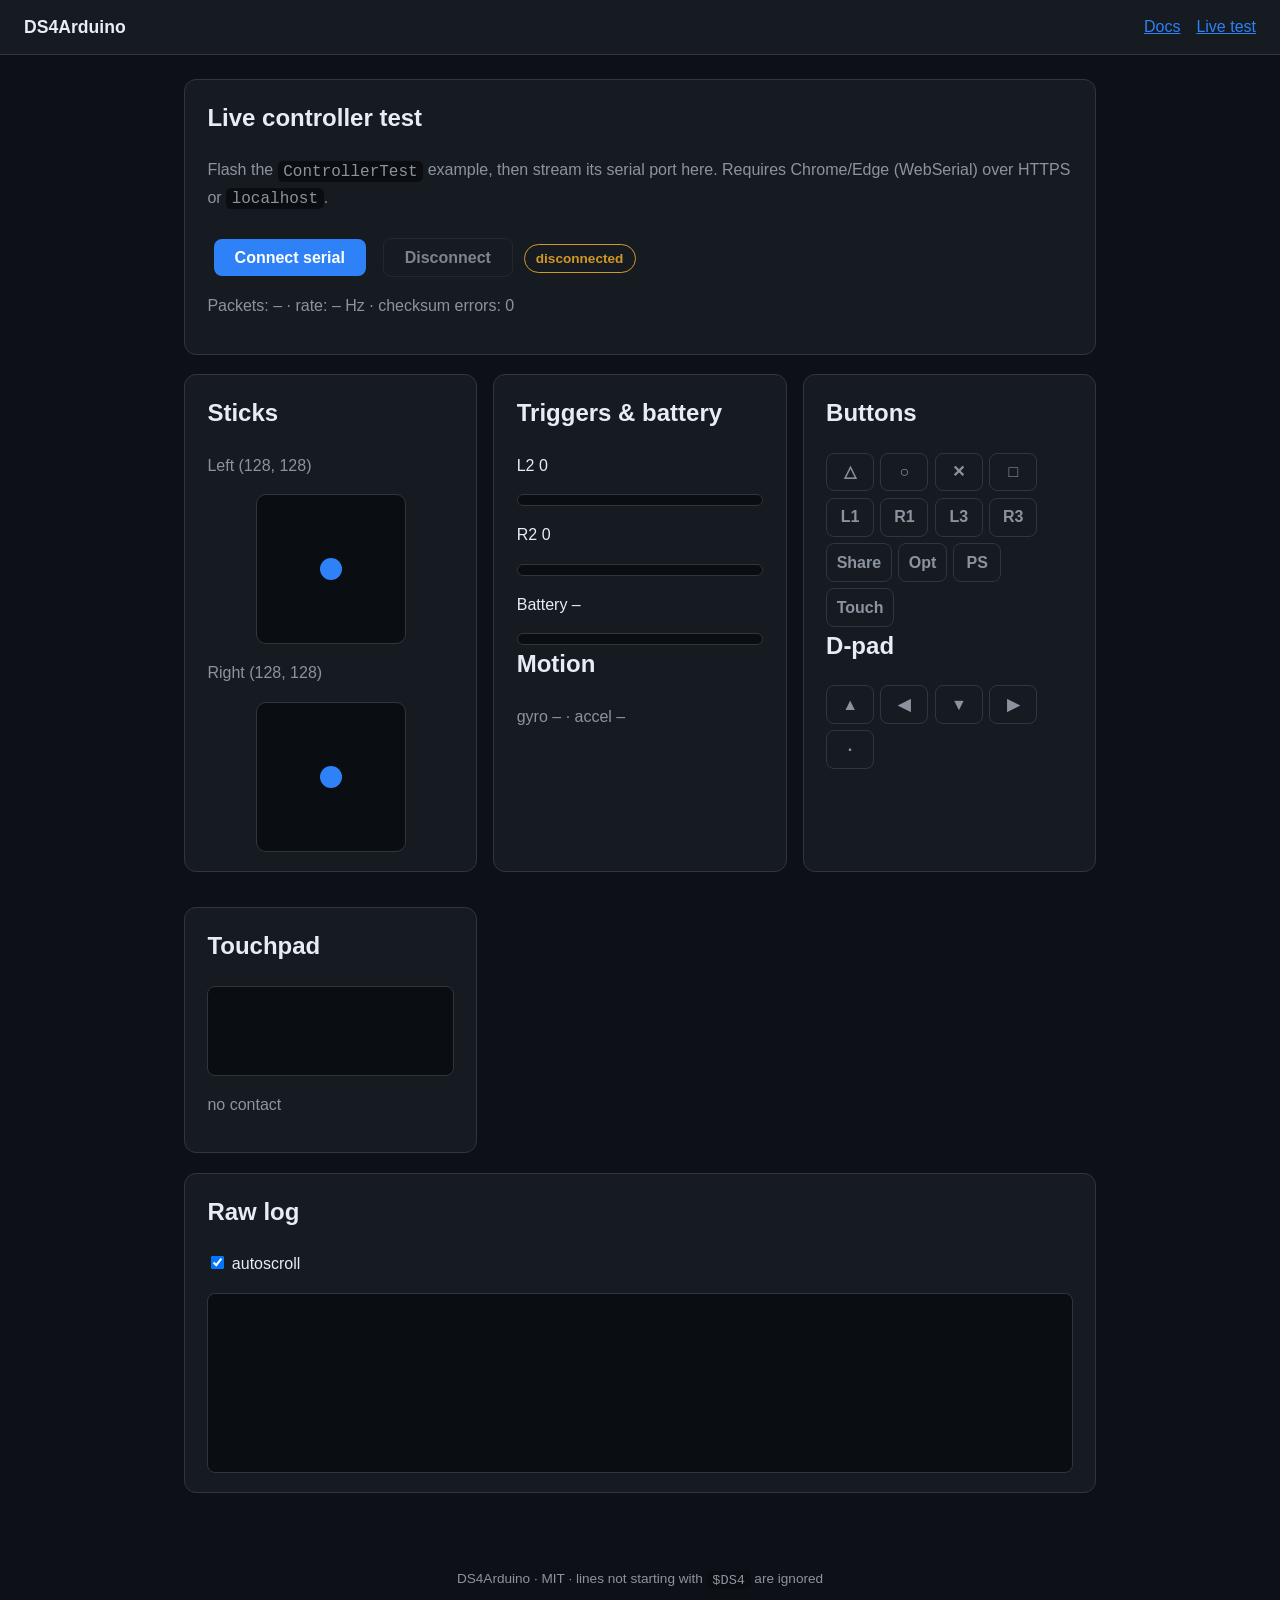
==== docs/live.html @ 6db24fc2 "first commit" ====
<!DOCTYPE html>
<html lang="en">
<head>
<meta charset="utf-8">
<meta name="viewport" content="width=device-width, initial-scale=1">
<title>DS4Arduino — live controller test</title>
<link rel="stylesheet" href="style.css">
</head>
<body>
<header class="nav"><strong>DS4Arduino</strong>
<nav><a href="index.html">Docs</a><a href="live.html">Live test</a></nav>
</header>
<main>
<section class="card">
<h2>Live controller test</h2>
<p class="muted">Flash the <code class="inline">ControllerTest</code> example, then stream its serial port here.
Requires Chrome/Edge (WebSerial) over HTTPS or <code class="inline">localhost</code>.</p>
<p>
<button class="btn" id="connectBtn">Connect serial</button>
<button class="btn secondary" id="disconnectBtn" disabled>Disconnect</button>
<span class="pill warn" id="status">disconnected</span>
<span class="muted" id="portInfo"></span>
</p>
<p class="muted">Packets: <span id="seq">–</span> · rate: <span id="hz">–</span> Hz · checksum errors: <span id="crcerr">0</span></p>
</section>

<div class="grid">
<section class="card">
<h2>Sticks</h2>
<p class="muted">Left (<span id="lxv">128</span>, <span id="lyv">128</span>)</p>
<div class="stickbox"><div class="stickdot" id="dotL"></div></div>
<p class="muted">Right (<span id="rxv">128</span>, <span id="ryv">128</span>)</p>
<div class="stickbox"><div class="stickdot" id="dotR"></div></div>
</section>

<section class="card">
<h2>Triggers &amp; battery</h2>
<p>L2 <span id="l2v">0</span></p><div class="bar"><div id="l2bar"></div></div>
<p>R2 <span id="r2v">0</span></p><div class="bar"><div id="r2bar"></div></div>
<p>Battery <span id="battxt">–</span> <span class="pill warn" id="chg" style="display:none">charging</span></p>
<div class="bar"><div id="battbar"></div></div>
<h2>Motion</h2>
<p class="muted" id="imu">gyro – · accel –</p>
</section>

<section class="card">
<h2>Buttons</h2>
<div class="btns">
<span class="padbtn" id="b-triangle">△</span>
<span class="padbtn" id="b-circle">○</span>
<span class="padbtn" id="b-cross">✕</span>
<span class="padbtn" id="b-square">□</span>
<span class="padbtn" id="b-l1">L1</span>
<span class="padbtn" id="b-r1">R1</span>
<span class="padbtn" id="b-l3">L3</span>
<span class="padbtn" id="b-r3">R3</span>
<span class="padbtn" id="b-share">Share</span>
<span class="padbtn" id="b-options">Opt</span>
<span class="padbtn" id="b-ps">PS</span>
<span class="padbtn" id="b-tp">Touch</span>
</div>
<h2>D-pad</h2>
<div class="btns">
<span class="padbtn" id="d-up">▲</span>
<span class="padbtn" id="d-left">◀</span>
<span class="padbtn" id="d-down">▼</span>
<span class="padbtn" id="d-right">▶</span>
<span class="padbtn" id="d-none">·</span>
</div>
</section>

<section class="card">
<h2>Touchpad</h2>
<div class="touchpad" id="touchpad">
<div class="touchdot" id="tdot0"></div>
<div class="touchdot" id="tdot1"></div>
</div>
<p class="muted" id="touchtxt">no contact</p>
</section>
</div>

<section class="card">
<h2>Raw log</h2>
<p><label><input type="checkbox" id="autoscroll" checked> autoscroll</label></p>
<div id="log"></div>
</section>
</main>
<footer>DS4Arduino · MIT · lines not starting with <code class="inline">$DS4</code> are ignored</footer>

<script>
const $ = id => document.getElementById(id);
let port = null, reader = null, keepReading = false;
let lastSeq = -1, lastT = 0, crcErr = 0;

function setBtn(id, on) { $(id).classList.toggle('on', !!on); }

function handleLine(line) {
  if (!line.startsWith('$DS4,')) return;
  const star = line.lastIndexOf('*');
  if (star < 0) return;
  const body = line.slice(1, star);
  const want = line.slice(star + 1).trim().toUpperCase();
  let cs = 0;
  for (const ch of body) cs ^= ch.charCodeAt(0);
  if (cs.toString(16).toUpperCase().padStart(2, '0') !== want) { crcErr++; $('crcerr').textContent = crcErr; return; }
  const comma = body.indexOf(',');
  if (comma < 0) return;
  const f = body.slice(comma + 1).split(',').map(Number);
  if (f.length !== 24 || f.some(isNaN)) return;
  const [seq, lx, ly, rx, ry, l2, r2, b0, b1, b2, batt, chg,
         gx, gy, gz, ax, ay, az, t0a, t0x, t0y, t1a, t1x, t1y] = f;
  // stats
  $('seq').textContent = seq;
  const now = performance.now();
  if (lastT) $('hz').textContent = (1000 / Math.max(1, now - lastT)).toFixed(1);
  lastT = now; lastSeq = seq;
  // sticks
  const pct = v => (v / 255 * 100).toFixed(1) + '%';
  $('dotL').style.left = pct(lx); $('dotL').style.top = pct(ly);
  $('dotR').style.left = pct(rx); $('dotR').style.top = pct(ry);
  $('lxv').textContent = lx; $('lyv').textContent = ly;
  $('rxv').textContent = rx; $('ryv').textContent = ry;
  // triggers + battery
  $('l2bar').style.width = (l2 / 255 * 100) + '%'; $('l2v').textContent = l2;
  $('r2bar').style.width = (r2 / 255 * 100) + '%'; $('r2v').textContent = r2;
  $('battbar').style.width = (batt / 10 * 100) + '%'; $('battxt').textContent = batt + ' / 10';
  $('chg').style.display = chg ? 'inline-block' : 'none';
  // buttons
  setBtn('b-square', b0 & 0x10); setBtn('b-cross', b0 & 0x20);
  setBtn('b-circle', b0 & 0x40); setBtn('b-triangle', b0 & 0x80);
  setBtn('b-l1', b1 & 0x01); setBtn('b-r1', b1 & 0x02);
  const l2b = b1 & 0x04, r2b = b1 & 0x08;
  setBtn('b-share', b1 & 0x10); setBtn('b-options', b1 & 0x20);
  setBtn('b-l3', b1 & 0x40); setBtn('b-r3', b1 & 0x80);
  setBtn('b-ps', b2 & 0x01); setBtn('b-tp', b2 & 0x02);
  const hat = b0 & 0x0F;
  setBtn('d-up', hat === 0 || hat === 1 || hat === 7);
  setBtn('d-right', hat >= 1 && hat <= 3);
  setBtn('d-down', hat >= 3 && hat <= 5);
  setBtn('d-left', hat >= 5 && hat <= 7);
  setBtn('d-none', hat === 8);
  if (l2b) $('l2bar').style.background = 'var(--green)';
  else $('l2bar').style.background = '';
  if (r2b) $('r2bar').style.background = 'var(--green)';
  else $('r2bar').style.background = '';
  // motion
  $('imu').textContent = `gyro ${gx}, ${gy}, ${gz} · accel ${ax}, ${ay}, ${az}`;
  // touch
  const show = (dot, a, x, y, xmax, ymax) => {
    if (!a) { dot.style.display = 'none'; return; }
    dot.style.display = 'block';
    dot.style.left = (x / xmax * 100) + '%';
    dot.style.top = (y / ymax * 100) + '%';
  };
  show($('tdot0'), t0a, t0x, t0y, 1920, 942);
  show($('tdot1'), t1a, t1x, t1y, 1920, 942);
  $('touchtxt').textContent = (t0a || t1a)
    ? `t0 ${t0a ? `(${t0x}, ${t0y})` : '–'} · t1 ${t1a ? `(${t1x}, ${t1y})` : '–'}`
    : 'no contact';
}

function logLine(line) {
  const log = $('log');
  const div = document.createElement('div');
  div.textContent = line;
  log.appendChild(div);
  while (log.children.length > 40) log.removeChild(log.firstChild);
  if ($('autoscroll').checked) log.scrollTop = log.scrollHeight;
}

async function readLoop() {
  let buf = '';
  const dec = new TextDecoderStream();
  const readable = port.readable.pipeThrough(dec);
  reader = readable.getReader();
  try {
    while (keepReading) {
      const { value, done } = await reader.read();
      if (done) break;
      buf += value;
      let i;
      while ((i = buf.indexOf('\n')) >= 0) {
        const line = buf.slice(0, i).trim();
        buf = buf.slice(i + 1);
        if (!line) continue;
        handleLine(line);
        if (!line.startsWith('$DS4,') || Math.random() < 0.02) logLine(line);
      }
    }
  } catch (e) {
    logLine('# read error: ' + e);
  } finally {
    try { reader.releaseLock(); } catch (e) {}
  }
}

$('connectBtn').addEventListener('click', async () => {
  if (!('serial' in navigator)) {
    $('status').textContent = 'WebSerial unsupported — use Chrome/Edge';
    $('status').className = 'pill bad';
    return;
  }
  try {
    port = await navigator.serial.requestPort();
    await port.open({ baudRate: 115200 });
    keepReading = true;
    readLoop();
    $('status').textContent = 'connected';
    $('status').className = 'pill ok';
    $('connectBtn').disabled = true;
    $('disconnectBtn').disabled = false;
  } catch (e) {
    $('status').textContent = 'connect failed';
    $('status').className = 'pill bad';
  }
});

$('disconnectBtn').addEventListener('click', async () => {
  keepReading = false;
  try { await reader.cancel(); } catch (e) {}
  try { await port.close(); } catch (e) {}
  port = null;
  $('status').textContent = 'disconnected';
  $('status').className = 'pill warn';
  $('connectBtn').disabled = false;
  $('disconnectBtn').disabled = true;
});
</script>
</body>
</html>
---- docs/style.css ----
:root {
  --bg: #0d1117;
  --panel: #161b22;
  --border: #30363d;
  --text: #e6edf3;
  --muted: #8b949e;
  --accent: #2f81f7;
  --green: #3fb950;
  --red: #f85149;
  --amber: #d29922;
}
* { box-sizing: border-box; }
body {
  margin: 0;
  background: var(--bg);
  color: var(--text);
  font-family: -apple-system, BlinkMacSystemFont, "Segoe UI", Helvetica, Arial, sans-serif;
  line-height: 1.6;
}
a { color: var(--accent); }
header.nav {
  display: flex;
  gap: 1.2rem;
  align-items: center;
  padding: 0.8rem 1.5rem;
  background: var(--panel);
  border-bottom: 1px solid var(--border);
  position: sticky;
  top: 0;
  z-index: 10;
}
header.nav strong { font-size: 1.1rem; }
header.nav nav { display: flex; gap: 1rem; margin-left: auto; }
main { max-width: 960px; margin: 0 auto; padding: 1.5rem; }
.hero {
  padding: 2.5rem 1rem;
  text-align: center;
  border: 1px solid var(--border);
  border-radius: 12px;
  background: linear-gradient(180deg, #13233a, var(--panel));
  margin-bottom: 1.5rem;
}
.hero h1 { margin: 0 0 0.4rem; font-size: 2.2rem; }
.hero p { color: var(--muted); margin: 0.3rem 0; }
.btn {
  display: inline-block;
  margin: 0.6rem 0.4rem 0;
  padding: 0.6rem 1.3rem;
  border-radius: 8px;
  background: var(--accent);
  color: #fff;
  text-decoration: none;
  font-weight: 600;
  border: none;
  cursor: pointer;
  font-size: 1rem;
}
.btn.secondary { background: transparent; border: 1px solid var(--border); color: var(--text); }
.btn:disabled { opacity: 0.5; cursor: default; }
section.card {
  background: var(--panel);
  border: 1px solid var(--border);
  border-radius: 12px;
  padding: 1.2rem 1.4rem;
  margin-bottom: 1.2rem;
}
h2 { margin-top: 0; }
code, pre { font-family: ui-monospace, SFMono-Regular, Menlo, Consolas, monospace; }
pre {
  background: #0a0d12;
  border: 1px solid var(--border);
  border-radius: 8px;
  padding: 0.9rem;
  overflow-x: auto;
  font-size: 0.85rem;
}
code.inline { background: #0a0d12; padding: 0.1rem 0.35rem; border-radius: 5px; }
table { border-collapse: collapse; width: 100%; font-size: 0.9rem; }
th, td { border: 1px solid var(--border); padding: 0.4rem 0.6rem; text-align: left; }
th { background: #0a0d12; }
.pill {
  display: inline-block;
  padding: 0.15rem 0.7rem;
  border-radius: 999px;
  font-size: 0.85rem;
  font-weight: 600;
  border: 1px solid var(--border);
}
.pill.ok { color: var(--green); border-color: var(--green); }
.pill.warn { color: var(--amber); border-color: var(--amber); }
.pill.bad { color: var(--red); border-color: var(--red); }
.muted { color: var(--muted); }
/* live tester layout */
.grid { display: grid; grid-template-columns: repeat(auto-fit, minmax(220px, 1fr)); gap: 1rem; }
.stickbox {
  position: relative;
  width: 150px; height: 150px;
  border: 1px solid var(--border);
  border-radius: 10px;
  background: #0a0d12;
  margin: 0 auto;
}
.stickdot {
  position: absolute;
  width: 22px; height: 22px;
  border-radius: 50%;
  background: var(--accent);
  transform: translate(-50%, -50%);
  left: 50%; top: 50%;
}
.bar { height: 12px; background: #0a0d12; border: 1px solid var(--border); border-radius: 6px; overflow: hidden; }
.bar > div { height: 100%; width: 0%; background: var(--accent); }
.btns { display: flex; flex-wrap: wrap; gap: 0.4rem; }
.padbtn {
  min-width: 3rem;
  text-align: center;
  padding: 0.35rem 0.6rem;
  border: 1px solid var(--border);
  border-radius: 8px;
  color: var(--muted);
  font-weight: 600;
  user-select: none;
}
.padbtn.on { background: var(--accent); color: #fff; border-color: var(--accent); }
#log {
  height: 180px;
  overflow-y: auto;
  background: #0a0d12;
  border: 1px solid var(--border);
  border-radius: 8px;
  padding: 0.6rem;
  font-size: 0.75rem;
  white-space: pre-wrap;
}
.touchpad {
  position: relative;
  height: 90px;
  border: 1px solid var(--border);
  border-radius: 8px;
  background: #0a0d12;
  overflow: hidden;
}
.touchdot { position: absolute; width: 14px; height: 14px; border-radius: 50%; background: var(--green); transform: translate(-50%, -50%); display: none; }
footer { text-align: center; color: var(--muted); padding: 2rem 1rem; font-size: 0.85rem; }
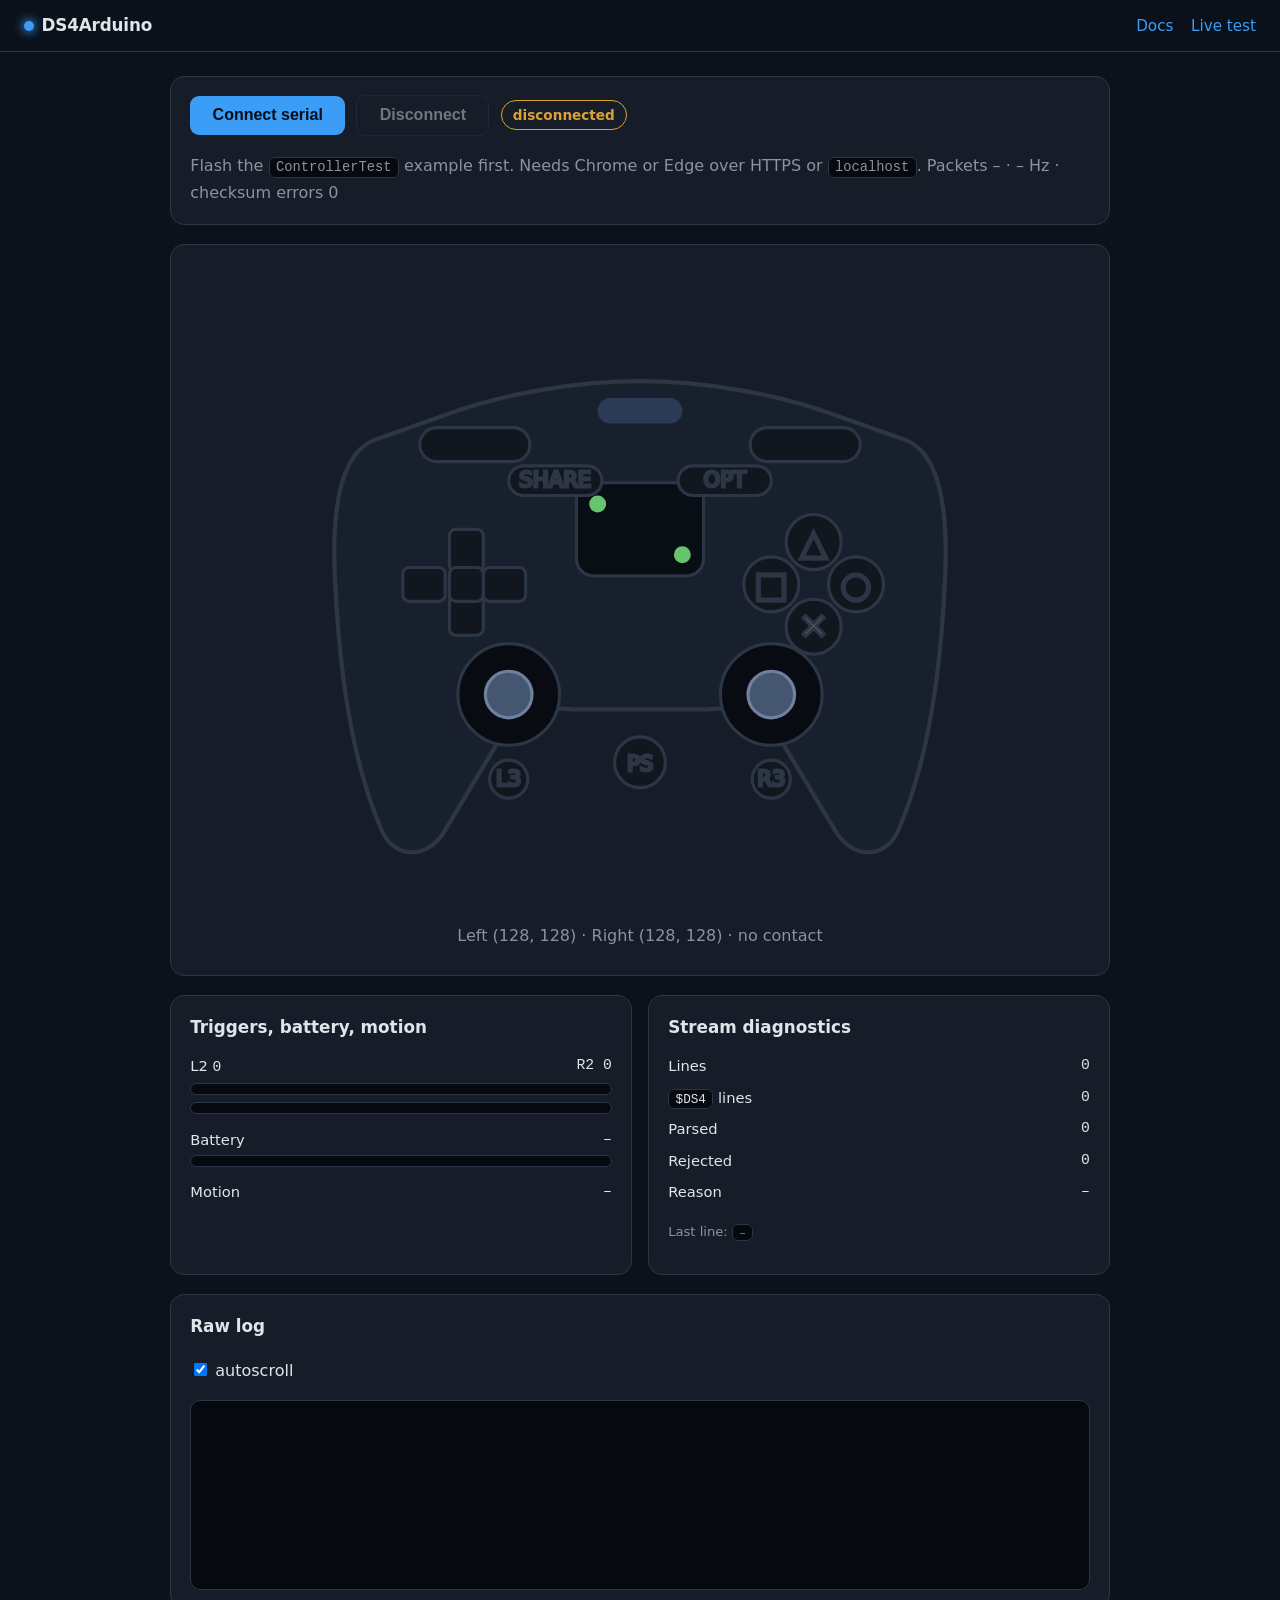
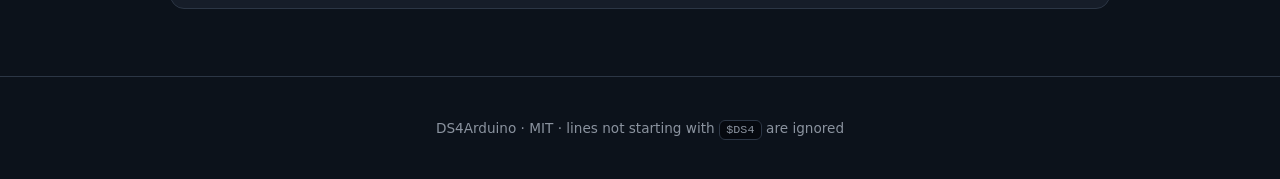
==== commit a8d31e1d: "docs updated" ====
--- a/docs/live.html
+++ b/docs/live.html
@@ -3,83 +3,86 @@
 <head>
 <meta charset="utf-8">
 <meta name="viewport" content="width=device-width, initial-scale=1">
-<title>DS4Arduino — live controller test</title>
+<title>DS4Arduino, live controller test</title>
 <link rel="stylesheet" href="style.css">
 </head>
 <body>
-<header class="nav"><strong>DS4Arduino</strong>
+<header class="nav"><span><span class="mark"></span><strong>DS4Arduino</strong></span>
 <nav><a href="index.html">Docs</a><a href="live.html">Live test</a></nav>
 </header>
 <main>
-<section class="card">
-<h2>Live controller test</h2>
-<p class="muted">Flash the <code class="inline">ControllerTest</code> example, then stream its serial port here.
-Requires Chrome/Edge (WebSerial) over HTTPS or <code class="inline">localhost</code>.</p>
-<p>
+<section class="panel">
+<div class="toolbar">
 <button class="btn" id="connectBtn">Connect serial</button>
 <button class="btn secondary" id="disconnectBtn" disabled>Disconnect</button>
 <span class="pill warn" id="status">disconnected</span>
 <span class="muted" id="portInfo"></span>
+</div>
+<p class="muted" style="margin-bottom:0">Flash the <code class="inline">ControllerTest</code> example first. Needs Chrome or Edge over HTTPS or <code class="inline">localhost</code>. Packets <span id="seq">–</span> · <span id="hz">–</span> Hz · checksum errors <span id="crcerr">0</span></p>
+</section>
+
+<section class="stage" aria-label="Controller state">
+<svg id="padSvg" viewBox="0 0 340 300" role="img" aria-label="DualShock 4 with live inputs">
+<g id="padTilt">
+<path class="padbody" d="M170,52 C200,52 235,58 262,68 L296,80 C310,86 316,108 314,146 C312,190 306,232 292,264 C286,278 270,278 262,264 L238,224 C230,211 216,205 202,207 L138,207 C124,205 110,211 102,224 L78,264 C70,278 54,278 48,264 C34,232 28,190 26,146 C24,108 30,86 44,80 L78,68 C105,58 140,52 170,52 Z"/>
+<rect id="lightbar" x="150" y="60" width="40" height="12" rx="6"/>
+<rect id="b-l1" class="shoulder" x="66" y="74" width="52" height="16" rx="8"><title>L1</title></rect>
+<rect id="b-r1" class="shoulder" x="222" y="74" width="52" height="16" rx="8"><title>R1</title></rect>
+<rect id="b-tp" class="padtouch" x="140" y="100" width="60" height="44" rx="8"><title>Touchpad click</title></rect>
+<circle id="tdot0" class="tdot" cx="150" cy="110" r="4"/>
+<circle id="tdot1" class="tdot" cx="190" cy="134" r="4"/>
+<g id="b-share" class="sysbtn"><title>Share</title><rect x="108" y="92" width="44" height="14" rx="7"/><text x="130" y="102">SHARE</text></g>
+<g id="b-options" class="sysbtn"><title>Options</title><rect x="188" y="92" width="44" height="14" rx="7"/><text x="210" y="102">OPT</text></g>
+<g id="d-up" class="dbtn"><title>D-pad up</title><rect x="80" y="122" width="16" height="20" rx="3"/></g>
+<g id="d-down" class="dbtn"><title>D-pad down</title><rect x="80" y="152" width="16" height="20" rx="3"/></g>
+<g id="d-left" class="dbtn"><title>D-pad left</title><rect x="58" y="140" width="20" height="16" rx="3"/></g>
+<g id="d-right" class="dbtn"><title>D-pad right</title><rect x="96" y="140" width="20" height="16" rx="3"/></g>
+<g id="d-none" class="dbtn"><title>D-pad released</title><rect x="80" y="140" width="16" height="16" rx="3"/></g>
+<circle class="padwell" cx="108" cy="200" r="24"/>
+<circle class="padwell" cx="232" cy="200" r="24"/>
+<circle id="dotL" class="padthumb" cx="108" cy="200" r="11"/>
+<circle id="dotR" class="padthumb" cx="232" cy="200" r="11"/>
+<g id="b-l3" class="sysbtn"><title>L3</title><circle cx="108" cy="240" r="9"/><text x="108" y="243">L3</text></g>
+<g id="b-r3" class="sysbtn"><title>R3</title><circle cx="232" cy="240" r="9"/><text x="232" y="243">R3</text></g>
+<g id="b-triangle" class="face"><title>Triangle</title><circle cx="252" cy="128" r="13"/><text x="252" y="134">△</text></g>
+<g id="b-circle" class="face"><title>Circle</title><circle cx="272" cy="148" r="13"/><text x="272" y="154">○</text></g>
+<g id="b-cross" class="face"><title>Cross</title><circle cx="252" cy="168" r="13"/><text x="252" y="174">✕</text></g>
+<g id="b-square" class="face"><title>Square</title><circle cx="232" cy="148" r="13"/><text x="232" y="154">□</text></g>
+<g id="b-ps" class="sysbtn"><title>PS</title><circle cx="170" cy="232" r="12"/><text x="170" y="236">PS</text></g>
+</g>
+</svg>
+<p class="muted" style="text-align:center;margin-bottom:0">
+Left (<span id="lxv">128</span>, <span id="lyv">128</span>) ·
+Right (<span id="rxv">128</span>, <span id="ryv">128</span>) ·
+<span id="touchtxt">no contact</span>
 </p>
-<p class="muted">Packets: <span id="seq">–</span> · rate: <span id="hz">–</span> Hz · checksum errors: <span id="crcerr">0</span></p>
-</section>
-
-<div class="grid">
-<section class="card">
-<h2>Sticks</h2>
-<p class="muted">Left (<span id="lxv">128</span>, <span id="lyv">128</span>)</p>
-<div class="stickbox"><div class="stickdot" id="dotL"></div></div>
-<p class="muted">Right (<span id="rxv">128</span>, <span id="ryv">128</span>)</p>
-<div class="stickbox"><div class="stickdot" id="dotR"></div></div>
-</section>
-
-<section class="card">
-<h2>Triggers &amp; battery</h2>
-<p>L2 <span id="l2v">0</span></p><div class="bar"><div id="l2bar"></div></div>
-<p>R2 <span id="r2v">0</span></p><div class="bar"><div id="r2bar"></div></div>
-<p>Battery <span id="battxt">–</span> <span class="pill warn" id="chg" style="display:none">charging</span></p>
+</section>
+
+<div class="grid2">
+<section class="panel">
+<h2>Triggers, battery, motion</h2>
+<div class="kv"><span>L2 <span id="l2v">0</span></span><span>R2 <span id="r2v">0</span></span></div>
+<div class="bar" style="margin-bottom:.4rem"><div id="l2bar"></div></div>
+<div class="bar"><div id="r2bar"></div></div>
+<div class="kv" style="margin-top:.6rem"><span>Battery</span><span id="battxt">–</span></div>
 <div class="bar"><div id="battbar"></div></div>
-<h2>Motion</h2>
-<p class="muted" id="imu">gyro – · accel –</p>
-</section>
-
-<section class="card">
-<h2>Buttons</h2>
-<div class="btns">
-<span class="padbtn" id="b-triangle">△</span>
-<span class="padbtn" id="b-circle">○</span>
-<span class="padbtn" id="b-cross">✕</span>
-<span class="padbtn" id="b-square">□</span>
-<span class="padbtn" id="b-l1">L1</span>
-<span class="padbtn" id="b-r1">R1</span>
-<span class="padbtn" id="b-l3">L3</span>
-<span class="padbtn" id="b-r3">R3</span>
-<span class="padbtn" id="b-share">Share</span>
-<span class="padbtn" id="b-options">Opt</span>
-<span class="padbtn" id="b-ps">PS</span>
-<span class="padbtn" id="b-tp">Touch</span>
+<p class="muted" style="margin:.4rem 0 0"><span class="pill warn" id="chg" style="display:none">charging</span></p>
+<div class="kv" style="margin-top:.6rem"><span>Motion</span><span id="imu">–</span></div>
+</section>
+
+<section class="panel">
+<h2>Stream diagnostics</h2>
+<div class="kv"><span>Lines</span><span id="stTotal">0</span></div>
+<div class="kv"><span><code class="inline">$DS4</code> lines</span><span id="stDs4">0</span></div>
+<div class="kv"><span>Parsed</span><span id="stOk">0</span></div>
+<div class="kv"><span>Rejected</span><span id="stBad">0</span></div>
+<div class="kv"><span>Reason</span><span id="rejReason">–</span></div>
+<p class="muted" style="font-size:.82rem">Last line: <code class="inline" id="lastDs4">–</code></p>
+<p class="pill warn" id="noDs4hint" style="display:none">No $DS4 lines yet, flash the <strong>ControllerTest</strong> example (BasicConnect does not emit them).</p>
+</section>
 </div>
-<h2>D-pad</h2>
-<div class="btns">
-<span class="padbtn" id="d-up">▲</span>
-<span class="padbtn" id="d-left">◀</span>
-<span class="padbtn" id="d-down">▼</span>
-<span class="padbtn" id="d-right">▶</span>
-<span class="padbtn" id="d-none">·</span>
-</div>
-</section>
-
-<section class="card">
-<h2>Touchpad</h2>
-<div class="touchpad" id="touchpad">
-<div class="touchdot" id="tdot0"></div>
-<div class="touchdot" id="tdot1"></div>
-</div>
-<p class="muted" id="touchtxt">no contact</p>
-</section>
-</div>
-
-<section class="card">
+
+<section class="panel">
 <h2>Raw log</h2>
 <p><label><input type="checkbox" id="autoscroll" checked> autoscroll</label></p>
 <div id="log"></div>
@@ -91,22 +94,42 @@
 const $ = id => document.getElementById(id);
 let port = null, reader = null, keepReading = false;
 let lastSeq = -1, lastT = 0, crcErr = 0;
+let stTotal = 0, stDs4 = 0, stOk = 0, stBad = 0;
+const REDUCED = window.matchMedia && window.matchMedia('(prefers-reduced-motion: reduce)').matches;
 
 function setBtn(id, on) { $(id).classList.toggle('on', !!on); }
+
+function reject(reason, line) {
+  stBad++;
+  $('stBad').textContent = stBad;
+  $('rejReason').textContent = reason;
+  if (line !== undefined) {
+    $('lastDs4').textContent = line.length > 120 ? line.slice(0, 120) + '…' : line;
+  }
+}
 
 function handleLine(line) {
   if (!line.startsWith('$DS4,')) return;
+  stDs4++;
+  $('stDs4').textContent = stDs4;
+  $('noDs4hint').style.display = 'none';
+  $('lastDs4').textContent = line.length > 120 ? line.slice(0, 120) + '…' : line;
   const star = line.lastIndexOf('*');
-  if (star < 0) return;
+  if (star < 0) { reject('no *checksum* marker'); return; }
   const body = line.slice(1, star);
   const want = line.slice(star + 1).trim().toUpperCase();
+  if (!/^[0-9A-F]{2}$/.test(want)) { reject('bad checksum text: ' + want); return; }
   let cs = 0;
   for (const ch of body) cs ^= ch.charCodeAt(0);
-  if (cs.toString(16).toUpperCase().padStart(2, '0') !== want) { crcErr++; $('crcerr').textContent = crcErr; return; }
+  if (cs.toString(16).toUpperCase().padStart(2, '0') !== want) { crcErr++; $('crcerr').textContent = crcErr; reject('checksum mismatch'); return; }
   const comma = body.indexOf(',');
-  if (comma < 0) return;
-  const f = body.slice(comma + 1).split(',').map(Number);
-  if (f.length !== 24 || f.some(isNaN)) return;
+  if (comma < 0) { reject('no fields'); return; }
+  const parts = body.slice(comma + 1).split(',');
+  if (parts.length !== 24) { reject('field count ' + parts.length + ' (need 24, reflash latest ControllerTest)'); return; }
+  const f = parts.map(Number);
+  if (f.some(isNaN)) { reject('non-numeric field'); return; }
+  stOk++;
+  $('stOk').textContent = stOk;
   const [seq, lx, ly, rx, ry, l2, r2, b0, b1, b2, batt, chg,
          gx, gy, gz, ax, ay, az, t0a, t0x, t0y, t1a, t1x, t1y] = f;
   // stats
@@ -114,12 +137,21 @@
   const now = performance.now();
   if (lastT) $('hz').textContent = (1000 / Math.max(1, now - lastT)).toFixed(1);
   lastT = now; lastSeq = seq;
-  // sticks
-  const pct = v => (v / 255 * 100).toFixed(1) + '%';
-  $('dotL').style.left = pct(lx); $('dotL').style.top = pct(ly);
-  $('dotR').style.left = pct(rx); $('dotR').style.top = pct(ry);
+  $('lightbar').classList.add('on');
+  // sticks move the SVG thumbs (well centres 108/232,200; travel 13)
+  const CX = [108, 232], CY = 200, TR = 13;
+  $('dotL').setAttribute('cx', (CX[0] + (lx - 128) / 127 * TR).toFixed(1));
+  $('dotL').setAttribute('cy', (CY + (ly - 128) / 127 * TR).toFixed(1));
+  $('dotR').setAttribute('cx', (CX[1] + (rx - 128) / 127 * TR).toFixed(1));
+  $('dotR').setAttribute('cy', (CY + (ry - 128) / 127 * TR).toFixed(1));
   $('lxv').textContent = lx; $('lyv').textContent = ly;
   $('rxv').textContent = rx; $('ryv').textContent = ry;
+  // subtle gyro tilt of the whole pad
+  if (!REDUCED) {
+    const rot = Math.max(-6, Math.min(6, gz / 1500));
+    const tx = Math.max(-8, Math.min(8, ax / 2500));
+    $('padTilt').setAttribute('transform', `rotate(${rot.toFixed(2)} 170 175) translate(${tx.toFixed(1)} 0)`);
+  }
   // triggers + battery
   $('l2bar').style.width = (l2 / 255 * 100) + '%'; $('l2v').textContent = l2;
   $('r2bar').style.width = (r2 / 255 * 100) + '%'; $('r2v').textContent = r2;
@@ -145,15 +177,16 @@
   else $('r2bar').style.background = '';
   // motion
   $('imu').textContent = `gyro ${gx}, ${gy}, ${gz} · accel ${ax}, ${ay}, ${az}`;
-  // touch
-  const show = (dot, a, x, y, xmax, ymax) => {
+  // touch fingers live on the SVG touchpad (rect 140,100 60x44)
+  const show = (id, a, x, y) => {
+    const dot = $(id);
     if (!a) { dot.style.display = 'none'; return; }
     dot.style.display = 'block';
-    dot.style.left = (x / xmax * 100) + '%';
-    dot.style.top = (y / ymax * 100) + '%';
+    dot.setAttribute('cx', (140 + x / 1920 * 60).toFixed(1));
+    dot.setAttribute('cy', (100 + y / 942 * 44).toFixed(1));
   };
-  show($('tdot0'), t0a, t0x, t0y, 1920, 942);
-  show($('tdot1'), t1a, t1x, t1y, 1920, 942);
+  show('tdot0', t0a, t0x, t0y);
+  show('tdot1', t1a, t1x, t1y);
   $('touchtxt').textContent = (t0a || t1a)
     ? `t0 ${t0a ? `(${t0x}, ${t0y})` : '–'} · t1 ${t1a ? `(${t1x}, ${t1y})` : '–'}`
     : 'no contact';
@@ -183,6 +216,8 @@
         const line = buf.slice(0, i).trim();
         buf = buf.slice(i + 1);
         if (!line) continue;
+        stTotal++;
+        $('stTotal').textContent = stTotal;
         handleLine(line);
         if (!line.startsWith('$DS4,') || Math.random() < 0.02) logLine(line);
       }
@@ -196,7 +231,7 @@
 
 $('connectBtn').addEventListener('click', async () => {
   if (!('serial' in navigator)) {
-    $('status').textContent = 'WebSerial unsupported — use Chrome/Edge';
+    $('status').textContent = 'WebSerial unsupported, use Chrome/Edge';
     $('status').className = 'pill bad';
     return;
   }
@@ -204,6 +239,13 @@
     port = await navigator.serial.requestPort();
     await port.open({ baudRate: 115200 });
     keepReading = true;
+    stTotal = stDs4 = stOk = stBad = 0; crcErr = 0; lastT = 0;
+    $('stTotal').textContent = '0'; $('stDs4').textContent = '0';
+    $('stOk').textContent = '0'; $('stBad').textContent = '0';
+    $('crcerr').textContent = '0'; $('rejReason').textContent = '–';
+    $('lastDs4').textContent = '–';
+    $('noDs4hint').style.display = 'none';
+    setTimeout(() => { if (keepReading && stDs4 === 0) $('noDs4hint').style.display = 'inline-block'; }, 6000);
     readLoop();
     $('status').textContent = 'connected';
     $('status').className = 'pill ok';
@@ -220,6 +262,7 @@
   try { await reader.cancel(); } catch (e) {}
   try { await port.close(); } catch (e) {}
   port = null;
+  $('lightbar').classList.remove('on');
   $('status').textContent = 'disconnected';
   $('status').className = 'pill warn';
   $('connectBtn').disabled = false;
--- a/docs/style.css
+++ b/docs/style.css
@@ -1,83 +1,173 @@
+/* DS4Arduino docs theme. Dark workbench surface, light-bar blue identity,
+   PlayStation face colors reserved for pressed states on the tester. */
 :root {
-  --bg: #0d1117;
-  --panel: #161b22;
-  --border: #30363d;
-  --text: #e6edf3;
-  --muted: #8b949e;
-  --accent: #2f81f7;
-  --green: #3fb950;
-  --red: #f85149;
-  --amber: #d29922;
+  --bg: oklch(0.18 0.02 260);
+  --panel: oklch(0.23 0.025 260);
+  --panel-2: oklch(0.26 0.03 260);
+  --border: oklch(0.33 0.03 260);
+  --text: oklch(0.92 0.008 260);
+  --muted: oklch(0.66 0.02 260);
+  --accent: oklch(0.68 0.16 250);
+  --accent-soft: oklch(0.68 0.16 250 / 0.14);
+  --green: oklch(0.74 0.15 145);
+  --red: oklch(0.64 0.19 15);
+  --pink: oklch(0.7 0.16 340);
+  --amber: oklch(0.75 0.14 80);
+  --sans: -apple-system, BlinkMacSystemFont, "Segoe UI", system-ui, sans-serif;
+  --mono: ui-monospace, SFMono-Regular, Menlo, Consolas, monospace;
 }
 * { box-sizing: border-box; }
+html { scroll-behavior: smooth; }
 body {
   margin: 0;
   background: var(--bg);
   color: var(--text);
-  font-family: -apple-system, BlinkMacSystemFont, "Segoe UI", Helvetica, Arial, sans-serif;
-  line-height: 1.6;
+  font-family: var(--sans);
+  line-height: 1.7;
 }
 a { color: var(--accent); }
+::selection { background: oklch(0.68 0.16 250 / 0.35); }
+
+/* ---------- nav ---------- */
 header.nav {
   display: flex;
   gap: 1.2rem;
-  align-items: center;
-  padding: 0.8rem 1.5rem;
-  background: var(--panel);
+  align-items: baseline;
+  padding: 0.7rem 1.5rem;
+  background: oklch(0.18 0.02 260 / 0.92);
   border-bottom: 1px solid var(--border);
   position: sticky;
   top: 0;
   z-index: 10;
 }
-header.nav strong { font-size: 1.1rem; }
-header.nav nav { display: flex; gap: 1rem; margin-left: auto; }
-main { max-width: 960px; margin: 0 auto; padding: 1.5rem; }
+header.nav .mark {
+  display: inline-block;
+  width: 0.65rem; height: 0.65rem;
+  border-radius: 50%;
+  background: var(--accent);
+  box-shadow: 0 0 10px 2px oklch(0.68 0.16 250 / 0.7);
+  margin-right: 0.45rem;
+  vertical-align: baseline;
+}
+header.nav strong { font-size: 1.05rem; letter-spacing: -0.01em; }
+header.nav nav { display: flex; gap: 1.1rem; margin-left: auto; font-size: 0.95rem; }
+header.nav nav a { text-decoration: none; }
+header.nav nav a:hover { text-decoration: underline; }
+
+main { max-width: 1020px; margin: 0 auto; padding: 1.5rem clamp(1rem, 4vw, 2.5rem) 3rem; }
+
+/* ---------- brand hero ---------- */
 .hero {
-  padding: 2.5rem 1rem;
-  text-align: center;
-  border: 1px solid var(--border);
-  border-radius: 12px;
-  background: linear-gradient(180deg, #13233a, var(--panel));
-  margin-bottom: 1.5rem;
-}
-.hero h1 { margin: 0 0 0.4rem; font-size: 2.2rem; }
-.hero p { color: var(--muted); margin: 0.3rem 0; }
+  display: grid;
+  grid-template-columns: 1.15fr 0.85fr;
+  gap: clamp(1.5rem, 5vw, 4rem);
+  align-items: center;
+  padding: clamp(2rem, 6vw, 4.5rem) 0 clamp(2rem, 5vw, 3.5rem);
+}
+.hero h1 {
+  margin: 0 0 0.8rem;
+  font-size: clamp(2.4rem, 6vw, 4rem);
+  line-height: 1.04;
+  letter-spacing: -0.025em;
+  font-weight: 800;
+}
+.hero h1 .thin { display: block; font-weight: 400; color: var(--muted); font-size: 0.52em; letter-spacing: -0.01em; }
+.hero p.lede { font-size: 1.08rem; color: var(--muted); max-width: 34rem; }
+.specstrip {
+  display: flex; flex-wrap: wrap; gap: 0.5rem 1.2rem;
+  margin-top: 1.2rem; padding-top: 1rem;
+  border-top: 1px solid var(--border);
+  font-family: var(--mono); font-size: 0.82rem; color: var(--muted);
+}
+.specstrip b { color: var(--text); font-weight: 600; }
+.btnrow { display: flex; flex-wrap: wrap; gap: 0.7rem; margin-top: 1.4rem; }
 .btn {
   display: inline-block;
-  margin: 0.6rem 0.4rem 0;
-  padding: 0.6rem 1.3rem;
-  border-radius: 8px;
+  padding: 0.65rem 1.4rem;
+  border-radius: 9px;
   background: var(--accent);
-  color: #fff;
+  color: oklch(0.16 0.02 260);
   text-decoration: none;
-  font-weight: 600;
+  font-weight: 700;
   border: none;
   cursor: pointer;
   font-size: 1rem;
-}
-.btn.secondary { background: transparent; border: 1px solid var(--border); color: var(--text); }
-.btn:disabled { opacity: 0.5; cursor: default; }
-section.card {
-  background: var(--panel);
-  border: 1px solid var(--border);
-  border-radius: 12px;
-  padding: 1.2rem 1.4rem;
-  margin-bottom: 1.2rem;
-}
-h2 { margin-top: 0; }
-code, pre { font-family: ui-monospace, SFMono-Regular, Menlo, Consolas, monospace; }
+  transition: transform 180ms cubic-bezier(0.22, 1, 0.36, 1), filter 180ms;
+}
+.btn:hover { filter: brightness(1.12); }
+.btn:active { transform: scale(0.97); }
+.btn.secondary { background: transparent; border: 1px solid var(--border); color: var(--text); font-weight: 600; }
+.btn:disabled { opacity: 0.45; cursor: default; transform: none; }
+.padmark { width: 100%; height: auto; display: block; }
+@keyframes rise {
+  from { opacity: 0; transform: translateY(14px); }
+  to { opacity: 1; transform: translateY(0); }
+}
+.rise { animation: rise 600ms cubic-bezier(0.22, 1, 0.36, 1) both; }
+.rise.d1 { animation-delay: 90ms; }
+.rise.d2 { animation-delay: 180ms; }
+
+/* ---------- docs article ---------- */
+.prose { max-width: 70ch; }
+section.block { margin-bottom: clamp(2rem, 5vw, 3.5rem); }
+h2.sect {
+  font-size: 1.35rem;
+  font-weight: 700;
+  letter-spacing: -0.01em;
+  margin: 0 0 0.4rem;
+}
+h2.sect .no { color: var(--accent); font-family: var(--mono); font-size: 0.85em; margin-right: 0.5rem; }
+.sub { color: var(--muted); margin-top: 0; max-width: 62ch; }
+
+ol.steps { list-style: none; counter-reset: step; margin: 1rem 0 0; padding: 0; }
+ol.steps li {
+  counter-increment: step;
+  display: grid;
+  grid-template-columns: 2.6rem 1fr;
+  gap: 0.9rem;
+  padding: 0.75rem 0;
+  border-top: 1px solid var(--border);
+}
+ol.steps li:last-child { border-bottom: 1px solid var(--border); }
+ol.steps li::before {
+  content: counter(step, decimal-leading-zero);
+  font-family: var(--mono);
+  font-size: 0.95rem;
+  color: var(--accent);
+  padding-top: 0.15rem;
+}
+
 pre {
-  background: #0a0d12;
-  border: 1px solid var(--border);
-  border-radius: 8px;
-  padding: 0.9rem;
+  background: oklch(0.14 0.015 260);
+  border: 1px solid var(--border);
+  border-radius: 10px;
+  padding: 1rem 1.1rem;
   overflow-x: auto;
   font-size: 0.85rem;
-}
-code.inline { background: #0a0d12; padding: 0.1rem 0.35rem; border-radius: 5px; }
-table { border-collapse: collapse; width: 100%; font-size: 0.9rem; }
-th, td { border: 1px solid var(--border); padding: 0.4rem 0.6rem; text-align: left; }
-th { background: #0a0d12; }
+  line-height: 1.65;
+  font-family: var(--mono);
+}
+code.inline { font-family: var(--mono); font-size: 0.86em; background: oklch(0.14 0.015 260); padding: 0.12rem 0.4rem; border-radius: 6px; border: 1px solid var(--border); }
+
+table.api { border-collapse: collapse; width: 100%; font-size: 0.9rem; }
+table.api th, table.api td { border: 1px solid var(--border); padding: 0.45rem 0.65rem; text-align: left; vertical-align: top; }
+table.api th { background: oklch(0.14 0.015 260); font-size: 0.8rem; text-transform: uppercase; letter-spacing: 0.06em; color: var(--muted); }
+
+.exrow {
+  display: grid;
+  grid-template-columns: 11rem 1fr;
+  gap: 1.1rem;
+  padding: 1rem 0;
+  border-top: 1px solid var(--border);
+}
+.exrow:last-child { border-bottom: 1px solid var(--border); }
+.exrow h3 { margin: 0; font-size: 1.05rem; }
+.exrow p, .exrow ul { margin: 0.35rem 0; color: var(--muted); font-size: 0.94rem; }
+
+dl.trouble { margin: 0; }
+dl.trouble dt { font-family: var(--mono); font-size: 0.86rem; color: var(--amber); margin-top: 0.9rem; }
+dl.trouble dd { margin: 0.15rem 0 0; color: var(--muted); }
+
 .pill {
   display: inline-block;
   padding: 0.15rem 0.7rem;
@@ -85,60 +175,80 @@
   font-size: 0.85rem;
   font-weight: 600;
   border: 1px solid var(--border);
+  white-space: nowrap;
 }
 .pill.ok { color: var(--green); border-color: var(--green); }
 .pill.warn { color: var(--amber); border-color: var(--amber); }
 .pill.bad { color: var(--red); border-color: var(--red); }
 .muted { color: var(--muted); }
-/* live tester layout */
-.grid { display: grid; grid-template-columns: repeat(auto-fit, minmax(220px, 1fr)); gap: 1rem; }
-.stickbox {
-  position: relative;
-  width: 150px; height: 150px;
+
+/* ---------- live tester ---------- */
+.stage {
+  background: var(--panel);
+  border: 1px solid var(--border);
+  border-radius: 14px;
+  padding: clamp(0.8rem, 3vw, 1.6rem);
+  margin-bottom: 1.2rem;
+}
+#padSvg { width: 100%; height: auto; display: block; max-width: 720px; margin: 0 auto; }
+#padTilt { transition: transform 160ms cubic-bezier(0.22, 1, 0.36, 1); transform-box: fill-box; transform-origin: center; }
+.padbody { fill: oklch(0.24 0.028 262); stroke: var(--border); stroke-width: 2; }
+.padwell { fill: oklch(0.15 0.015 260); stroke: var(--border); stroke-width: 1.5; }
+.padthumb { fill: oklch(0.45 0.05 260); stroke: oklch(0.6 0.05 260); stroke-width: 1.5; }
+.padtouch { fill: oklch(0.16 0.015 260); stroke: var(--border); stroke-width: 1.5; }
+#lightbar { fill: oklch(0.35 0.05 260); transition: fill 200ms, filter 200ms; }
+#lightbar.on { fill: var(--accent); filter: drop-shadow(0 0 10px oklch(0.68 0.16 250 / 0.9)); }
+.face { fill: oklch(0.2 0.02 260); stroke: var(--border); stroke-width: 1.5; transition: fill 120ms; }
+.face text { fill: var(--muted); font-size: 17px; text-anchor: middle; font-family: var(--sans); }
+.face.on-triangle { fill: var(--green); }
+.face.on-circle { fill: var(--red); }
+.face.on-cross { fill: var(--accent); }
+.face.on-square { fill: var(--pink); }
+.face.on-triangle text, .face.on-circle text, .face.on-cross text, .face.on-square text { fill: oklch(0.15 0.01 260); font-weight: 700; }
+.dbtn { fill: oklch(0.2 0.02 260); stroke: var(--border); stroke-width: 1.5; transition: fill 120ms; }
+.dbtn.on { fill: var(--accent); }
+.sysbtn { fill: oklch(0.2 0.02 260); stroke: var(--border); stroke-width: 1.5; transition: fill 120ms; }
+.sysbtn.on { fill: var(--accent); }
+.sysbtn text { fill: var(--muted); font-size: 10px; text-anchor: middle; font-family: var(--sans); }
+.sysbtn.on text { fill: oklch(0.15 0.01 260); }
+.shoulder { fill: oklch(0.2 0.02 260); stroke: var(--border); stroke-width: 1.5; transition: fill 120ms; }
+.shoulder.on { fill: var(--amber); }
+.tdot { fill: var(--green); }
+.grid2 { display: grid; grid-template-columns: 1fr 1fr; gap: 1rem; }
+.panel {
+  background: var(--panel);
+  border: 1px solid var(--border);
+  border-radius: 14px;
+  padding: 1.1rem 1.2rem;
+  margin-bottom: 1.2rem;
+}
+.panel h2 { margin: 0 0 0.5rem; font-size: 1.05rem; }
+.bar { height: 12px; background: oklch(0.14 0.015 260); border: 1px solid var(--border); border-radius: 6px; overflow: hidden; }
+.bar > div { height: 100%; width: 0%; background: var(--accent); transition: width 100ms linear; }
+.kv { display: flex; justify-content: space-between; gap: 1rem; font-size: 0.92rem; padding: 0.2rem 0; }
+.kv span:last-child { font-family: var(--mono); }
+#log {
+  height: 190px;
+  overflow-y: auto;
+  background: oklch(0.14 0.015 260);
   border: 1px solid var(--border);
   border-radius: 10px;
-  background: #0a0d12;
-  margin: 0 auto;
-}
-.stickdot {
-  position: absolute;
-  width: 22px; height: 22px;
-  border-radius: 50%;
-  background: var(--accent);
-  transform: translate(-50%, -50%);
-  left: 50%; top: 50%;
-}
-.bar { height: 12px; background: #0a0d12; border: 1px solid var(--border); border-radius: 6px; overflow: hidden; }
-.bar > div { height: 100%; width: 0%; background: var(--accent); }
-.btns { display: flex; flex-wrap: wrap; gap: 0.4rem; }
-.padbtn {
-  min-width: 3rem;
-  text-align: center;
-  padding: 0.35rem 0.6rem;
-  border: 1px solid var(--border);
-  border-radius: 8px;
-  color: var(--muted);
-  font-weight: 600;
-  user-select: none;
-}
-.padbtn.on { background: var(--accent); color: #fff; border-color: var(--accent); }
-#log {
-  height: 180px;
-  overflow-y: auto;
-  background: #0a0d12;
-  border: 1px solid var(--border);
-  border-radius: 8px;
-  padding: 0.6rem;
-  font-size: 0.75rem;
+  padding: 0.6rem 0.8rem;
+  font-size: 0.76rem;
+  font-family: var(--mono);
   white-space: pre-wrap;
 }
-.touchpad {
-  position: relative;
-  height: 90px;
-  border: 1px solid var(--border);
-  border-radius: 8px;
-  background: #0a0d12;
-  overflow: hidden;
-}
-.touchdot { position: absolute; width: 14px; height: 14px; border-radius: 50%; background: var(--green); transform: translate(-50%, -50%); display: none; }
-footer { text-align: center; color: var(--muted); padding: 2rem 1rem; font-size: 0.85rem; }
+.toolbar { display: flex; flex-wrap: wrap; align-items: center; gap: 0.7rem; }
+
+footer { text-align: center; color: var(--muted); padding: 2.5rem 1rem; font-size: 0.85rem; border-top: 1px solid var(--border); }
+
+@media (max-width: 760px) {
+  .hero { grid-template-columns: 1fr; }
+  .grid2 { grid-template-columns: 1fr; }
+  .exrow { grid-template-columns: 1fr; }
+}
+@media (prefers-reduced-motion: reduce) {
+  .rise { animation: none; }
+  #padTilt { transition: none; }
+  html { scroll-behavior: auto; }
+}
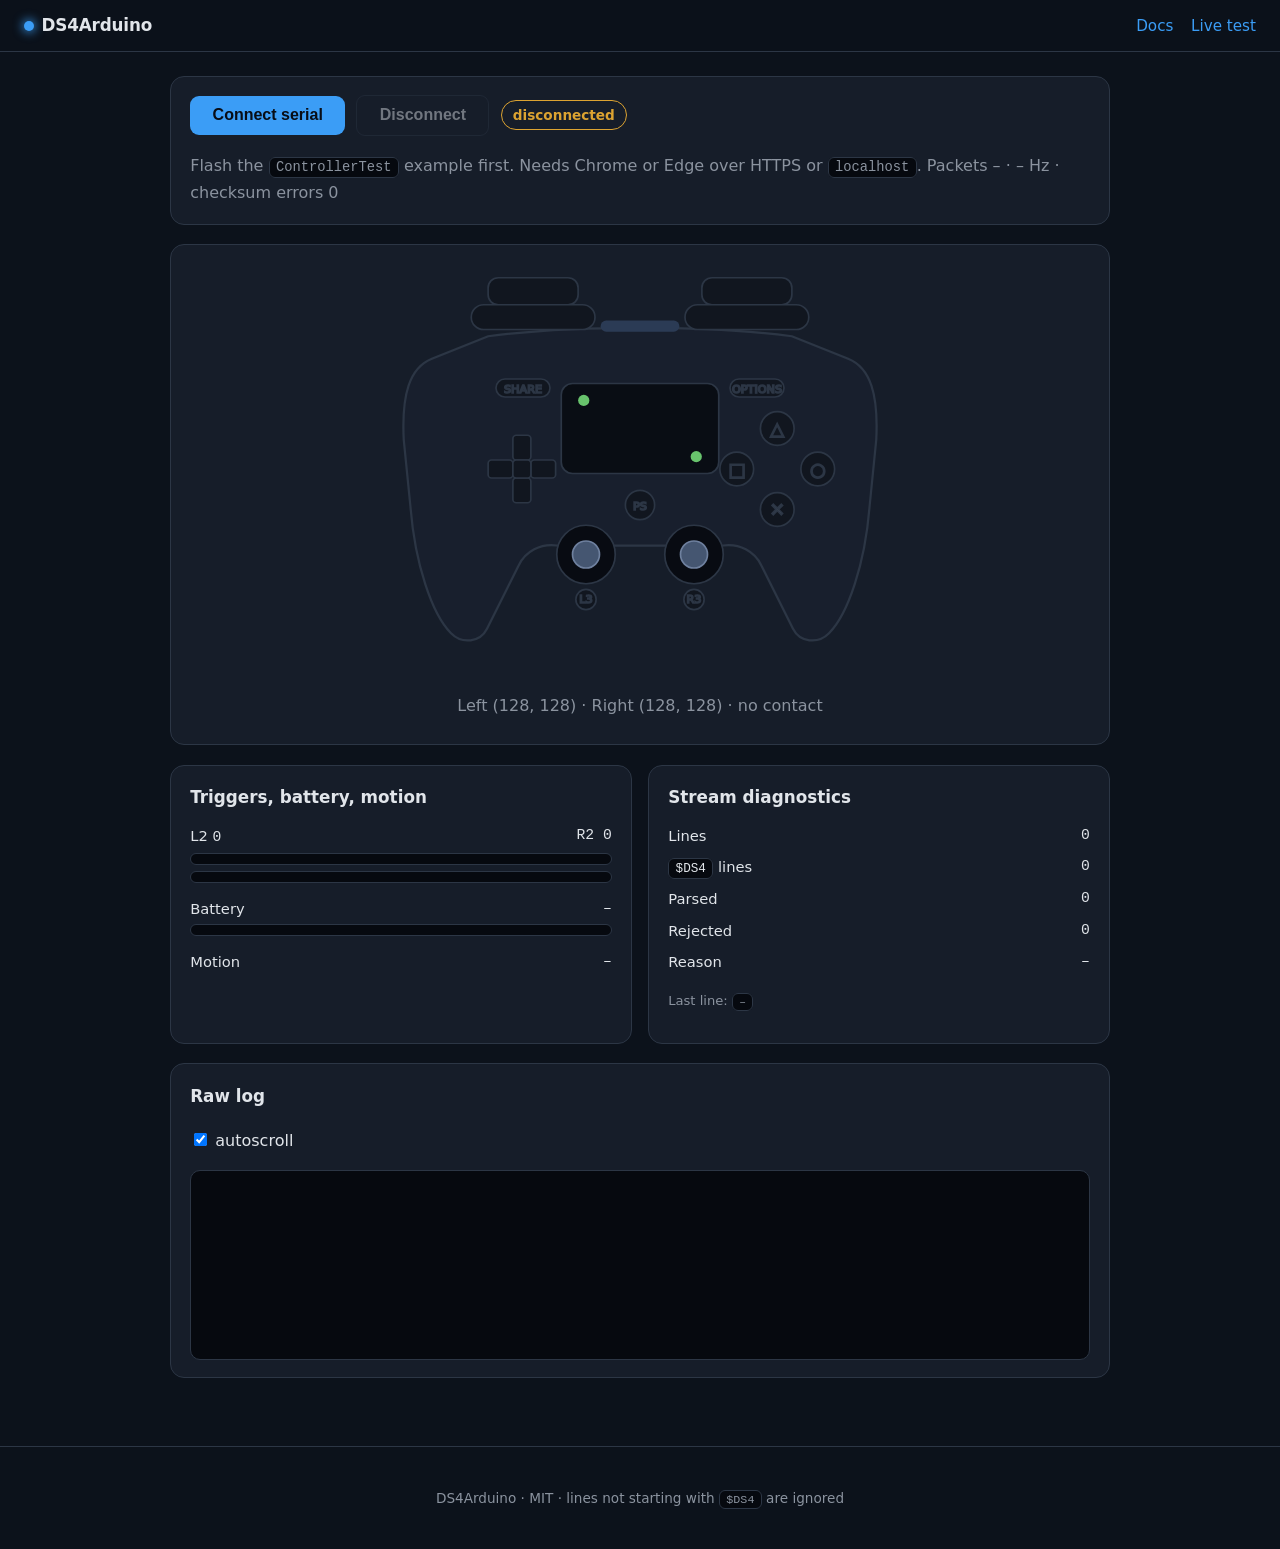
==== commit f7efada8: "svg file fixed" ====
--- a/docs/live.html
+++ b/docs/live.html
@@ -22,33 +22,37 @@
 </section>
 
 <section class="stage" aria-label="Controller state">
-<svg id="padSvg" viewBox="0 0 340 300" role="img" aria-label="DualShock 4 with live inputs">
+<svg id="padSvg" viewBox="0 0 640 360" role="img" aria-label="DualShock 4 with live inputs">
 <g id="padTilt">
-<path class="padbody" d="M170,52 C200,52 235,58 262,68 L296,80 C310,86 316,108 314,146 C312,190 306,232 292,264 C286,278 270,278 262,264 L238,224 C230,211 216,205 202,207 L138,207 C124,205 110,211 102,224 L78,264 C70,278 54,278 48,264 C34,232 28,190 26,146 C24,108 30,86 44,80 L78,68 C105,58 140,52 170,52 Z"/>
-<rect id="lightbar" x="150" y="60" width="40" height="12" rx="6"/>
-<rect id="b-l1" class="shoulder" x="66" y="74" width="52" height="16" rx="8"><title>L1</title></rect>
-<rect id="b-r1" class="shoulder" x="222" y="74" width="52" height="16" rx="8"><title>R1</title></rect>
-<rect id="b-tp" class="padtouch" x="140" y="100" width="60" height="44" rx="8"><title>Touchpad click</title></rect>
-<circle id="tdot0" class="tdot" cx="150" cy="110" r="4"/>
-<circle id="tdot1" class="tdot" cx="190" cy="134" r="4"/>
-<g id="b-share" class="sysbtn"><title>Share</title><rect x="108" y="92" width="44" height="14" rx="7"/><text x="130" y="102">SHARE</text></g>
-<g id="b-options" class="sysbtn"><title>Options</title><rect x="188" y="92" width="44" height="14" rx="7"/><text x="210" y="102">OPT</text></g>
-<g id="d-up" class="dbtn"><title>D-pad up</title><rect x="80" y="122" width="16" height="20" rx="3"/></g>
-<g id="d-down" class="dbtn"><title>D-pad down</title><rect x="80" y="152" width="16" height="20" rx="3"/></g>
-<g id="d-left" class="dbtn"><title>D-pad left</title><rect x="58" y="140" width="20" height="16" rx="3"/></g>
-<g id="d-right" class="dbtn"><title>D-pad right</title><rect x="96" y="140" width="20" height="16" rx="3"/></g>
-<g id="d-none" class="dbtn"><title>D-pad released</title><rect x="80" y="140" width="16" height="16" rx="3"/></g>
-<circle class="padwell" cx="108" cy="200" r="24"/>
-<circle class="padwell" cx="232" cy="200" r="24"/>
-<circle id="dotL" class="padthumb" cx="108" cy="200" r="11"/>
-<circle id="dotR" class="padthumb" cx="232" cy="200" r="11"/>
-<g id="b-l3" class="sysbtn"><title>L3</title><circle cx="108" cy="240" r="9"/><text x="108" y="243">L3</text></g>
-<g id="b-r3" class="sysbtn"><title>R3</title><circle cx="232" cy="240" r="9"/><text x="232" y="243">R3</text></g>
-<g id="b-triangle" class="face"><title>Triangle</title><circle cx="252" cy="128" r="13"/><text x="252" y="134">△</text></g>
-<g id="b-circle" class="face"><title>Circle</title><circle cx="272" cy="148" r="13"/><text x="272" y="154">○</text></g>
-<g id="b-cross" class="face"><title>Cross</title><circle cx="252" cy="168" r="13"/><text x="252" y="174">✕</text></g>
-<g id="b-square" class="face"><title>Square</title><circle cx="232" cy="148" r="13"/><text x="232" y="154">□</text></g>
-<g id="b-ps" class="sysbtn"><title>PS</title><circle cx="170" cy="232" r="12"/><text x="170" y="236">PS</text></g>
+<rect x="185" y="6" width="80" height="24" rx="9" class="shoulder"/><title>L2 trigger</title>
+<rect id="l2fill" x="189" y="26" width="72" height="0" rx="4"/>
+<rect x="375" y="6" width="80" height="24" rx="9" class="shoulder"/><title>R2 trigger</title>
+<rect id="r2fill" x="379" y="26" width="72" height="0" rx="4"/>
+<path class="padbody" d="M185,58 C260,48 380,48 455,58 L505,78 C525,86 532,110 530,150 L524,210 C520,260 505,305 488,322 C478,332 462,330 456,318 L428,262 C422,249 408,242 394,244 L246,244 C232,242 218,249 212,262 L184,318 C178,330 162,332 152,322 C135,305 120,260 116,210 L110,150 C108,110 115,86 135,78 Z"/>
+<rect id="lightbar" x="285" y="44" width="70" height="10" rx="5"/>
+<rect id="b-l1" class="shoulder" x="170" y="30" width="110" height="22" rx="11"><title>L1</title></rect>
+<rect id="b-r1" class="shoulder" x="360" y="30" width="110" height="22" rx="11"><title>R1</title></rect>
+<rect id="b-tp" class="padtouch" x="250" y="100" width="140" height="80" rx="10"><title>Touchpad click</title></rect>
+<circle id="tdot0" class="tdot" cx="270" cy="115" r="5"/>
+<circle id="tdot1" class="tdot" cx="370" cy="165" r="5"/>
+<g id="b-share" class="sysbtn"><title>Share</title><rect x="192" y="96" width="48" height="16" rx="8"/><text x="216" y="108">SHARE</text></g>
+<g id="b-options" class="sysbtn"><title>Options</title><rect x="400" y="96" width="48" height="16" rx="8"/><text x="424" y="108">OPTIONS</text></g>
+<g id="d-up" class="dbtn"><title>D-pad up</title><rect x="207" y="146" width="16" height="22" rx="3"/></g>
+<g id="d-down" class="dbtn"><title>D-pad down</title><rect x="207" y="184" width="16" height="22" rx="3"/></g>
+<g id="d-left" class="dbtn"><title>D-pad left</title><rect x="185" y="168" width="22" height="16" rx="3"/></g>
+<g id="d-right" class="dbtn"><title>D-pad right</title><rect x="223" y="168" width="22" height="16" rx="3"/></g>
+<g id="d-none" class="dbtn"><title>D-pad released</title><rect x="207" y="168" width="16" height="16" rx="3"/></g>
+<circle class="padwell" cx="272" cy="252" r="26"/>
+<circle class="padwell" cx="368" cy="252" r="26"/>
+<circle id="dotL" class="padthumb" cx="272" cy="252" r="12"/>
+<circle id="dotR" class="padthumb" cx="368" cy="252" r="12"/>
+<g id="b-l3" class="sysbtn"><title>L3</title><circle cx="272" cy="292" r="9"/><text x="272" y="295">L3</text></g>
+<g id="b-r3" class="sysbtn"><title>R3</title><circle cx="368" cy="292" r="9"/><text x="368" y="295">R3</text></g>
+<g id="b-triangle" class="face"><title>Triangle</title><circle cx="442" cy="140" r="15"/><text x="442" y="146">△</text></g>
+<g id="b-circle" class="face"><title>Circle</title><circle cx="478" cy="176" r="15"/><text x="478" y="182">○</text></g>
+<g id="b-cross" class="face"><title>Cross</title><circle cx="442" cy="212" r="15"/><text x="442" y="218">✕</text></g>
+<g id="b-square" class="face"><title>Square</title><circle cx="406" cy="176" r="15"/><text x="406" y="182">□</text></g>
+<g id="b-ps" class="sysbtn"><title>PS</title><circle cx="320" cy="208" r="13"/><text x="320" y="212">PS</text></g>
 </g>
 </svg>
 <p class="muted" style="text-align:center;margin-bottom:0">
@@ -138,8 +142,8 @@
   if (lastT) $('hz').textContent = (1000 / Math.max(1, now - lastT)).toFixed(1);
   lastT = now; lastSeq = seq;
   $('lightbar').classList.add('on');
-  // sticks move the SVG thumbs (well centres 108/232,200; travel 13)
-  const CX = [108, 232], CY = 200, TR = 13;
+  // sticks move the SVG thumbs (wells 272/368,252; travel 14)
+  const CX = [272, 368], CY = 252, TR = 14;
   $('dotL').setAttribute('cx', (CX[0] + (lx - 128) / 127 * TR).toFixed(1));
   $('dotL').setAttribute('cy', (CY + (ly - 128) / 127 * TR).toFixed(1));
   $('dotR').setAttribute('cx', (CX[1] + (rx - 128) / 127 * TR).toFixed(1));
@@ -150,11 +154,18 @@
   if (!REDUCED) {
     const rot = Math.max(-6, Math.min(6, gz / 1500));
     const tx = Math.max(-8, Math.min(8, ax / 2500));
-    $('padTilt').setAttribute('transform', `rotate(${rot.toFixed(2)} 170 175) translate(${tx.toFixed(1)} 0)`);
+    $('padTilt').setAttribute('transform', `rotate(${rot.toFixed(2)} 320 190) translate(${tx.toFixed(1)} 0)`);
   }
   // triggers + battery
   $('l2bar').style.width = (l2 / 255 * 100) + '%'; $('l2v').textContent = l2;
   $('r2bar').style.width = (r2 / 255 * 100) + '%'; $('r2v').textContent = r2;
+  const fillTrig = (id, v) => {
+    const h = v / 255 * 16;
+    $(id).setAttribute('height', h.toFixed(1));
+    $(id).setAttribute('y', (26 - h).toFixed(1));
+  };
+  fillTrig('l2fill', l2);
+  fillTrig('r2fill', r2);
   $('battbar').style.width = (batt / 10 * 100) + '%'; $('battxt').textContent = batt + ' / 10';
   $('chg').style.display = chg ? 'inline-block' : 'none';
   // buttons
@@ -177,13 +188,13 @@
   else $('r2bar').style.background = '';
   // motion
   $('imu').textContent = `gyro ${gx}, ${gy}, ${gz} · accel ${ax}, ${ay}, ${az}`;
-  // touch fingers live on the SVG touchpad (rect 140,100 60x44)
+  // touch fingers live on the SVG touchpad (rect 250,100 140x80)
   const show = (id, a, x, y) => {
     const dot = $(id);
     if (!a) { dot.style.display = 'none'; return; }
     dot.style.display = 'block';
-    dot.setAttribute('cx', (140 + x / 1920 * 60).toFixed(1));
-    dot.setAttribute('cy', (100 + y / 942 * 44).toFixed(1));
+    dot.setAttribute('cx', (250 + x / 1920 * 140).toFixed(1));
+    dot.setAttribute('cy', (100 + y / 942 * 80).toFixed(1));
   };
   show('tdot0', t0a, t0x, t0y);
   show('tdot1', t1a, t1x, t1y);
--- a/docs/style.css
+++ b/docs/style.css
@@ -199,12 +199,12 @@
 #lightbar { fill: oklch(0.35 0.05 260); transition: fill 200ms, filter 200ms; }
 #lightbar.on { fill: var(--accent); filter: drop-shadow(0 0 10px oklch(0.68 0.16 250 / 0.9)); }
 .face { fill: oklch(0.2 0.02 260); stroke: var(--border); stroke-width: 1.5; transition: fill 120ms; }
-.face text { fill: var(--muted); font-size: 17px; text-anchor: middle; font-family: var(--sans); }
-.face.on-triangle { fill: var(--green); }
-.face.on-circle { fill: var(--red); }
-.face.on-cross { fill: var(--accent); }
-.face.on-square { fill: var(--pink); }
-.face.on-triangle text, .face.on-circle text, .face.on-cross text, .face.on-square text { fill: oklch(0.15 0.01 260); font-weight: 700; }
+.face text { fill: var(--muted); font-size: 16px; text-anchor: middle; font-family: var(--sans); }
+#b-triangle.on circle { fill: var(--green); }
+#b-circle.on circle { fill: var(--red); }
+#b-cross.on circle { fill: var(--accent); }
+#b-square.on circle { fill: var(--pink); }
+#b-triangle.on text, #b-circle.on text, #b-cross.on text, #b-square.on text { fill: oklch(0.15 0.01 260); font-weight: 700; }
 .dbtn { fill: oklch(0.2 0.02 260); stroke: var(--border); stroke-width: 1.5; transition: fill 120ms; }
 .dbtn.on { fill: var(--accent); }
 .sysbtn { fill: oklch(0.2 0.02 260); stroke: var(--border); stroke-width: 1.5; transition: fill 120ms; }
@@ -213,6 +213,7 @@
 .sysbtn.on text { fill: oklch(0.15 0.01 260); }
 .shoulder { fill: oklch(0.2 0.02 260); stroke: var(--border); stroke-width: 1.5; transition: fill 120ms; }
 .shoulder.on { fill: var(--amber); }
+#l2fill, #r2fill { fill: var(--accent); }
 .tdot { fill: var(--green); }
 .grid2 { display: grid; grid-template-columns: 1fr 1fr; gap: 1rem; }
 .panel {
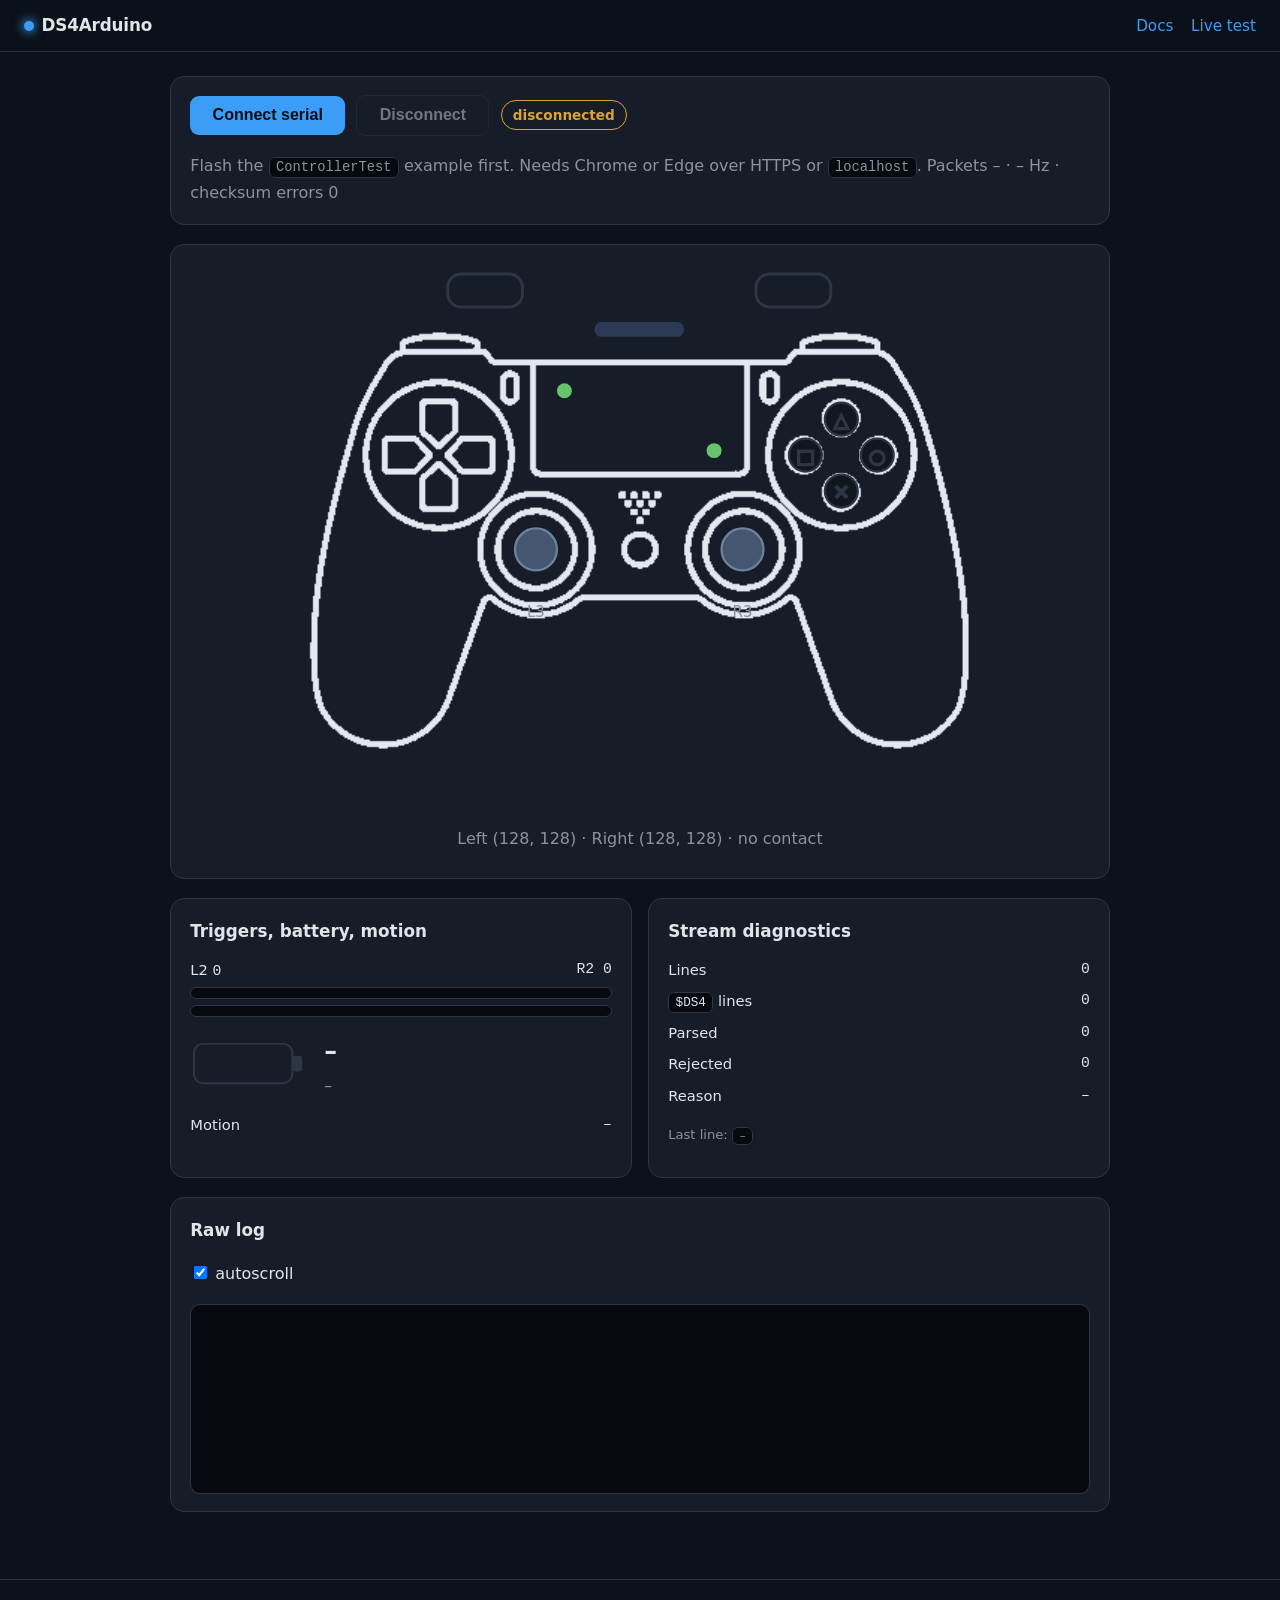
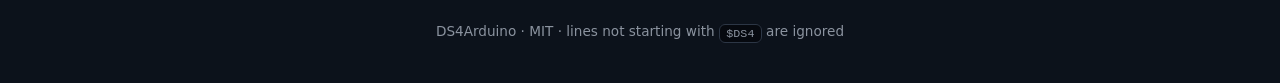
==== commit 35d3bb43: "docs images added" ====
--- a/docs/live.html
+++ b/docs/live.html
@@ -22,37 +22,35 @@
 </section>
 
 <section class="stage" aria-label="Controller state">
-<svg id="padSvg" viewBox="0 0 640 360" role="img" aria-label="DualShock 4 with live inputs">
+<svg id="padSvg" viewBox="0 0 481 360" role="img" aria-label="DualShock 4 with live inputs">
+<image href="../assets/pad-dark.png" x="0" y="0" width="481" height="360"/>
 <g id="padTilt">
-<rect x="185" y="6" width="80" height="24" rx="9" class="shoulder"/><title>L2 trigger</title>
-<rect id="l2fill" x="189" y="26" width="72" height="0" rx="4"/>
-<rect x="375" y="6" width="80" height="24" rx="9" class="shoulder"/><title>R2 trigger</title>
-<rect id="r2fill" x="379" y="26" width="72" height="0" rx="4"/>
-<path class="padbody" d="M185,58 C260,48 380,48 455,58 L505,78 C525,86 532,110 530,150 L524,210 C520,260 505,305 488,322 C478,332 462,330 456,318 L428,262 C422,249 408,242 394,244 L246,244 C232,242 218,249 212,262 L184,318 C178,330 162,332 152,322 C135,305 120,260 116,210 L110,150 C108,110 115,86 135,78 Z"/>
-<rect id="lightbar" x="285" y="44" width="70" height="10" rx="5"/>
-<rect id="b-l1" class="shoulder" x="170" y="30" width="110" height="22" rx="11"><title>L1</title></rect>
-<rect id="b-r1" class="shoulder" x="360" y="30" width="110" height="22" rx="11"><title>R1</title></rect>
-<rect id="b-tp" class="padtouch" x="250" y="100" width="140" height="80" rx="10"><title>Touchpad click</title></rect>
-<circle id="tdot0" class="tdot" cx="270" cy="115" r="5"/>
-<circle id="tdot1" class="tdot" cx="370" cy="165" r="5"/>
-<g id="b-share" class="sysbtn"><title>Share</title><rect x="192" y="96" width="48" height="16" rx="8"/><text x="216" y="108">SHARE</text></g>
-<g id="b-options" class="sysbtn"><title>Options</title><rect x="400" y="96" width="48" height="16" rx="8"/><text x="424" y="108">OPTIONS</text></g>
-<g id="d-up" class="dbtn"><title>D-pad up</title><rect x="207" y="146" width="16" height="22" rx="3"/></g>
-<g id="d-down" class="dbtn"><title>D-pad down</title><rect x="207" y="184" width="16" height="22" rx="3"/></g>
-<g id="d-left" class="dbtn"><title>D-pad left</title><rect x="185" y="168" width="22" height="16" rx="3"/></g>
-<g id="d-right" class="dbtn"><title>D-pad right</title><rect x="223" y="168" width="22" height="16" rx="3"/></g>
-<g id="d-none" class="dbtn"><title>D-pad released</title><rect x="207" y="168" width="16" height="16" rx="3"/></g>
-<circle class="padwell" cx="272" cy="252" r="26"/>
-<circle class="padwell" cx="368" cy="252" r="26"/>
-<circle id="dotL" class="padthumb" cx="272" cy="252" r="12"/>
-<circle id="dotR" class="padthumb" cx="368" cy="252" r="12"/>
-<g id="b-l3" class="sysbtn"><title>L3</title><circle cx="272" cy="292" r="9"/><text x="272" y="295">L3</text></g>
-<g id="b-r3" class="sysbtn"><title>R3</title><circle cx="368" cy="292" r="9"/><text x="368" y="295">R3</text></g>
-<g id="b-triangle" class="face"><title>Triangle</title><circle cx="442" cy="140" r="15"/><text x="442" y="146">△</text></g>
-<g id="b-circle" class="face"><title>Circle</title><circle cx="478" cy="176" r="15"/><text x="478" y="182">○</text></g>
-<g id="b-cross" class="face"><title>Cross</title><circle cx="442" cy="212" r="15"/><text x="442" y="218">✕</text></g>
-<g id="b-square" class="face"><title>Square</title><circle cx="406" cy="176" r="15"/><text x="406" y="182">□</text></g>
-<g id="b-ps" class="sysbtn"><title>PS</title><circle cx="320" cy="208" r="13"/><text x="320" y="212">PS</text></g>
+<rect x="112" y="2" width="50" height="22" rx="9" class="trigtab"/>
+<rect id="l2fill" x="117" y="20" width="40" height="0" rx="4"/>
+<rect x="318" y="2" width="50" height="22" rx="9" class="trigtab"/>
+<rect id="r2fill" x="323" y="20" width="40" height="0" rx="4"/>
+<rect id="lightbar" x="210" y="34" width="60" height="10" rx="5"/>
+<g id="b-l1" class="zone"><title>L1</title><rect x="100" y="26" width="72" height="22" rx="11"/></g>
+<g id="b-r1" class="zone"><title>R1</title><rect x="307" y="26" width="72" height="22" rx="11"/></g>
+<rect id="b-tp" class="padtouch" x="166" y="58" width="148" height="79" rx="10"><title>Touchpad click</title></rect>
+<circle id="tdot0" class="tdot" cx="190" cy="80" r="5"/>
+<circle id="tdot1" class="tdot" cx="290" cy="120" r="5"/>
+<g id="b-share" class="zone"><title>Share</title><rect x="142" y="58" width="20" height="34" rx="10"/></g>
+<g id="b-options" class="zone"><title>Options</title><rect x="312" y="61" width="20" height="31" rx="10"/></g>
+<g id="d-up" class="zone"><title>D-pad up</title><rect x="90" y="85" width="30" height="30" rx="8"/></g>
+<g id="d-down" class="zone"><title>D-pad down</title><rect x="90" y="140" width="30" height="27" rx="8"/></g>
+<g id="d-left" class="zone"><title>D-pad left</title><rect x="65" y="110" width="30" height="24" rx="8"/></g>
+<g id="d-right" class="zone"><title>D-pad right</title><rect x="120" y="110" width="24" height="24" rx="8"/></g>
+<g id="d-none" class="zone"><title>D-pad released</title><rect x="100" y="120" width="14" height="14" rx="4"/></g>
+<circle id="dotL" class="padthumb" cx="171" cy="186" r="14"/>
+<circle id="dotR" class="padthumb" cx="309" cy="186" r="14"/>
+<g id="b-l3" class="sysbtn"><title>L3</title><circle cx="171" cy="228" r="9"/><text x="171" y="231">L3</text></g>
+<g id="b-r3" class="sysbtn"><title>R3</title><circle cx="309" cy="228" r="9"/><text x="309" y="231">R3</text></g>
+<g id="b-triangle" class="face"><title>Triangle</title><circle cx="375" cy="99" r="11"/><text x="375" y="104">△</text></g>
+<g id="b-circle" class="face"><title>Circle</title><circle cx="399" cy="123" r="11"/><text x="399" y="128">○</text></g>
+<g id="b-cross" class="face"><title>Cross</title><circle cx="375" cy="147" r="11"/><text x="375" y="152">✕</text></g>
+<g id="b-square" class="face"><title>Square</title><circle cx="351" cy="123" r="11"/><text x="351" y="128">□</text></g>
+<g id="b-ps" class="zone"><title>PS</title><circle cx="240" cy="186" r="11"/></g>
 </g>
 </svg>
 <p class="muted" style="text-align:center;margin-bottom:0">
@@ -68,9 +66,16 @@
 <div class="kv"><span>L2 <span id="l2v">0</span></span><span>R2 <span id="r2v">0</span></span></div>
 <div class="bar" style="margin-bottom:.4rem"><div id="l2bar"></div></div>
 <div class="bar"><div id="r2bar"></div></div>
-<div class="kv" style="margin-top:.6rem"><span>Battery</span><span id="battxt">–</span></div>
-<div class="bar"><div id="battbar"></div></div>
-<p class="muted" style="margin:.4rem 0 0"><span class="pill warn" id="chg" style="display:none">charging</span></p>
+<div class="battwrap">
+<svg viewBox="0 0 120 56" class="batticon" role="img" aria-label="Battery level">
+<rect x="4" y="8" width="100" height="40" rx="9" class="battbody"/>
+<rect id="battfill" x="10" y="14" width="0" height="28" rx="5"/>
+<rect x="104" y="20" width="10" height="16" rx="3" class="battnub"/>
+<polygon id="battbolt" points="62,12 48,32 55,32 51,46 65,27 58,27" class="battbolt"/>
+</svg>
+<div><div id="battpct">–</div><div class="muted" id="battxt">–</div></div>
+<span class="pill warn" id="chg" style="display:none">charging</span>
+</div>
 <div class="kv" style="margin-top:.6rem"><span>Motion</span><span id="imu">–</span></div>
 </section>
 
@@ -142,31 +147,43 @@
   if (lastT) $('hz').textContent = (1000 / Math.max(1, now - lastT)).toFixed(1);
   lastT = now; lastSeq = seq;
   $('lightbar').classList.add('on');
-  // sticks move the SVG thumbs (wells 272/368,252; travel 14)
-  const CX = [272, 368], CY = 252, TR = 14;
+  // sticks move the SVG thumbs (wells 171/309,186; travel 12)
+  const CX = [171, 309], CY = 186, TR = 12;
   $('dotL').setAttribute('cx', (CX[0] + (lx - 128) / 127 * TR).toFixed(1));
   $('dotL').setAttribute('cy', (CY + (ly - 128) / 127 * TR).toFixed(1));
   $('dotR').setAttribute('cx', (CX[1] + (rx - 128) / 127 * TR).toFixed(1));
   $('dotR').setAttribute('cy', (CY + (ry - 128) / 127 * TR).toFixed(1));
   $('lxv').textContent = lx; $('lyv').textContent = ly;
   $('rxv').textContent = rx; $('ryv').textContent = ry;
-  // subtle gyro tilt of the whole pad
+  // tilt follows gravity (accelerometer holds still; gyro only moves
+  // while rotating, which reads as stuck). If mirrored on your unit,
+  // flip the signs here.
   if (!REDUCED) {
-    const rot = Math.max(-6, Math.min(6, gz / 1500));
-    const tx = Math.max(-8, Math.min(8, ax / 2500));
-    $('padTilt').setAttribute('transform', `rotate(${rot.toFixed(2)} 320 190) translate(${tx.toFixed(1)} 0)`);
+    const rot = Math.max(-10, Math.min(10, ax / 1200));
+    const ty = Math.max(-8, Math.min(8, ay / 1500));
+    $('padTilt').setAttribute('transform', `rotate(${rot.toFixed(2)} 240 190) translate(0 ${ty.toFixed(1)})`);
   }
   // triggers + battery
   $('l2bar').style.width = (l2 / 255 * 100) + '%'; $('l2v').textContent = l2;
   $('r2bar').style.width = (r2 / 255 * 100) + '%'; $('r2v').textContent = r2;
   const fillTrig = (id, v) => {
-    const h = v / 255 * 16;
+    const h = v / 255 * 14;
     $(id).setAttribute('height', h.toFixed(1));
-    $(id).setAttribute('y', (26 - h).toFixed(1));
+    $(id).setAttribute('y', (20 - h).toFixed(1));
   };
   fillTrig('l2fill', l2);
   fillTrig('r2fill', r2);
-  $('battbar').style.width = (batt / 10 * 100) + '%'; $('battxt').textContent = batt + ' / 10';
+  // stick clicks ring the thumb amber
+  $('dotL').style.stroke = (b1 & 0x40) ? 'var(--amber)' : '';
+  $('dotL').style.strokeWidth = (b1 & 0x40) ? '3' : '';
+  $('dotR').style.stroke = (b1 & 0x80) ? 'var(--amber)' : '';
+  $('dotR').style.strokeWidth = (b1 & 0x80) ? '3' : '';
+  $('battpct').textContent = (batt * 10) + '%';
+  const blabel = batt >= 10 ? 'Full' : batt >= 7 ? 'High' : batt >= 4 ? 'Medium' : batt >= 2 ? 'Low' : 'Critical';
+  $('battxt').textContent = batt + ' / 10 · ' + blabel;
+  $('battfill').setAttribute('width', (batt / 10 * 88).toFixed(1));
+  $('battfill').setAttribute('fill', batt >= 4 ? 'var(--green)' : batt >= 2 ? 'var(--amber)' : 'var(--red)');
+  $('battbolt').style.display = chg ? 'block' : 'none';
   $('chg').style.display = chg ? 'inline-block' : 'none';
   // buttons
   setBtn('b-square', b0 & 0x10); setBtn('b-cross', b0 & 0x20);
@@ -188,13 +205,13 @@
   else $('r2bar').style.background = '';
   // motion
   $('imu').textContent = `gyro ${gx}, ${gy}, ${gz} · accel ${ax}, ${ay}, ${az}`;
-  // touch fingers live on the SVG touchpad (rect 250,100 140x80)
+  // touch fingers live on the SVG touchpad (rect 168,60 144x75)
   const show = (id, a, x, y) => {
     const dot = $(id);
     if (!a) { dot.style.display = 'none'; return; }
     dot.style.display = 'block';
-    dot.setAttribute('cx', (250 + x / 1920 * 140).toFixed(1));
-    dot.setAttribute('cy', (100 + y / 942 * 80).toFixed(1));
+    dot.setAttribute('cx', (168 + x / 1920 * 144).toFixed(1));
+    dot.setAttribute('cy', (60 + y / 942 * 75).toFixed(1));
   };
   show('tdot0', t0a, t0x, t0y);
   show('tdot1', t1a, t1x, t1y);
--- a/docs/style.css
+++ b/docs/style.css
@@ -193,22 +193,31 @@
 #padSvg { width: 100%; height: auto; display: block; max-width: 720px; margin: 0 auto; }
 #padTilt { transition: transform 160ms cubic-bezier(0.22, 1, 0.36, 1); transform-box: fill-box; transform-origin: center; }
 .padbody { fill: oklch(0.24 0.028 262); stroke: var(--border); stroke-width: 2; }
-.padwell { fill: oklch(0.15 0.015 260); stroke: var(--border); stroke-width: 1.5; }
 .padthumb { fill: oklch(0.45 0.05 260); stroke: oklch(0.6 0.05 260); stroke-width: 1.5; }
-.padtouch { fill: oklch(0.16 0.015 260); stroke: var(--border); stroke-width: 1.5; }
+.padtouch { fill: none; stroke: transparent; stroke-width: 2; transition: stroke 120ms; }
+#b-tp.on { stroke: var(--accent); filter: drop-shadow(0 0 6px oklch(0.68 0.16 250 / 0.8)); }
+.zone { fill: transparent; transition: fill 120ms, fill-opacity 120ms; }
+.zone.on { fill: var(--accent); fill-opacity: 0.45; }
+.trigtab { fill: none; stroke: var(--border); stroke-width: 2; }
+#l2fill, #r2fill { fill: var(--accent); }
 #lightbar { fill: oklch(0.35 0.05 260); transition: fill 200ms, filter 200ms; }
 #lightbar.on { fill: var(--accent); filter: drop-shadow(0 0 10px oklch(0.68 0.16 250 / 0.9)); }
 .face { fill: oklch(0.2 0.02 260); stroke: var(--border); stroke-width: 1.5; transition: fill 120ms; }
-.face text { fill: var(--muted); font-size: 16px; text-anchor: middle; font-family: var(--sans); }
+.face text { fill: var(--muted); font-size: 13px; text-anchor: middle; font-family: var(--sans); }
 #b-triangle.on circle { fill: var(--green); }
 #b-circle.on circle { fill: var(--red); }
 #b-cross.on circle { fill: var(--accent); }
 #b-square.on circle { fill: var(--pink); }
 #b-triangle.on text, #b-circle.on text, #b-cross.on text, #b-square.on text { fill: oklch(0.15 0.01 260); font-weight: 700; }
-.dbtn { fill: oklch(0.2 0.02 260); stroke: var(--border); stroke-width: 1.5; transition: fill 120ms; }
-.dbtn.on { fill: var(--accent); }
-.sysbtn { fill: oklch(0.2 0.02 260); stroke: var(--border); stroke-width: 1.5; transition: fill 120ms; }
+.sysbtn { fill: transparent; stroke: transparent; transition: fill 120ms; }
 .sysbtn.on { fill: var(--accent); }
+.battwrap { display: flex; gap: 1rem; align-items: center; margin-top: 0.7rem; }
+.batticon { width: 118px; flex: none; }
+.battbody { fill: none; stroke: var(--border); stroke-width: 2; }
+.battnub { fill: var(--border); }
+#battfill { fill: var(--green); }
+.battbolt { fill: var(--amber); display: none; }
+#battpct { font-size: 1.6rem; font-weight: 800; letter-spacing: -0.02em; }
 .sysbtn text { fill: var(--muted); font-size: 10px; text-anchor: middle; font-family: var(--sans); }
 .sysbtn.on text { fill: oklch(0.15 0.01 260); }
 .shoulder { fill: oklch(0.2 0.02 260); stroke: var(--border); stroke-width: 1.5; transition: fill 120ms; }
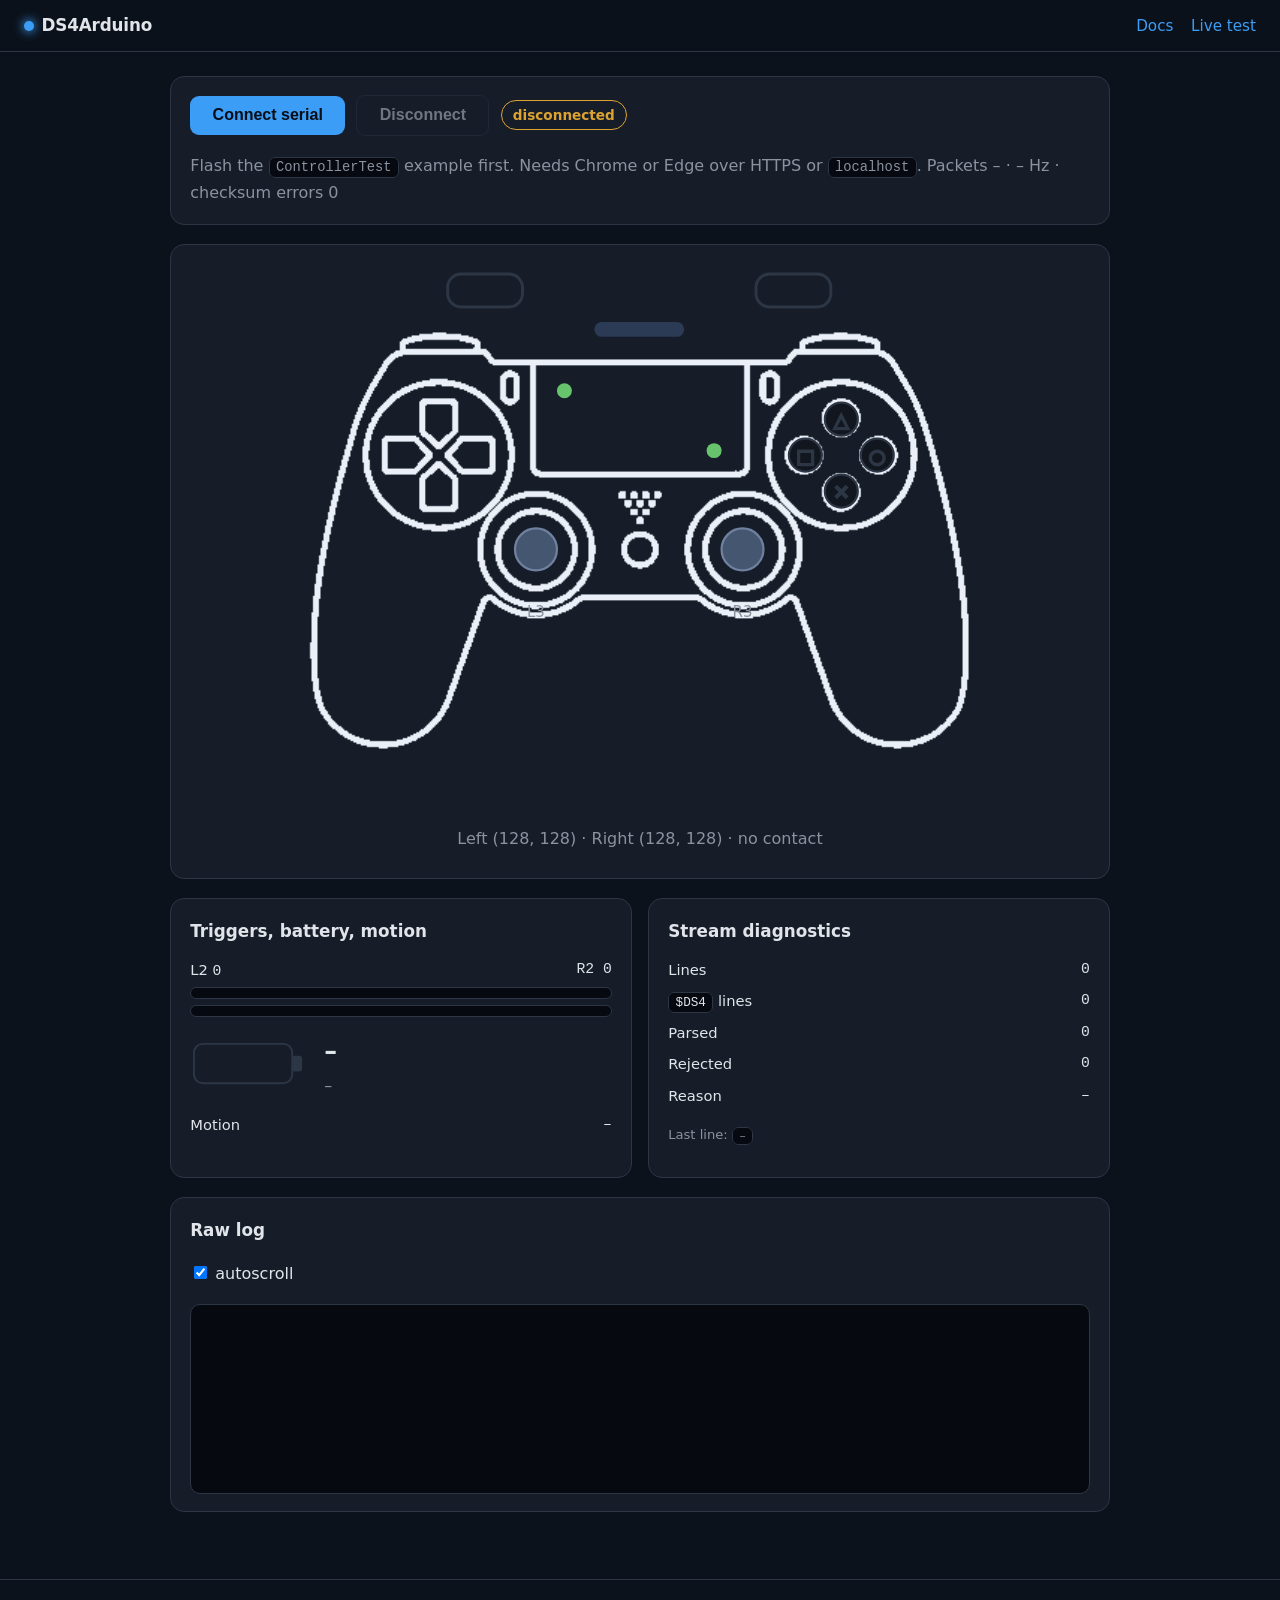
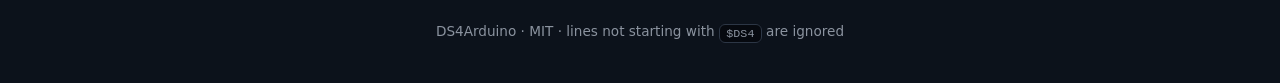
==== commit 8083f24f: "fixed data uri for docs" ====
--- a/docs/live.html
+++ b/docs/live.html
@@ -4,6 +4,7 @@
 <meta charset="utf-8">
 <meta name="viewport" content="width=device-width, initial-scale=1">
 <title>DS4Arduino, live controller test</title>
+<link rel="icon" href="data:image/svg+xml,%3Csvg xmlns='http://www.w3.org/2000/svg' viewBox='0 0 32 32'%3E%3Crect width='32' height='32' rx='8' fill='%230d1117'/%3E%3Crect x='7' y='13' width='18' height='6' rx='3' fill='%233f8cff'/%3E%3C/svg%3E">
 <link rel="stylesheet" href="style.css">
 </head>
 <body>
@@ -23,7 +24,7 @@
 
 <section class="stage" aria-label="Controller state">
 <svg id="padSvg" viewBox="0 0 481 360" role="img" aria-label="DualShock 4 with live inputs">
-<image href="../assets/pad-dark.png" x="0" y="0" width="481" height="360"/>
+<image href="[data-uri]" x="0" y="0" width="481" height="360"/>
 <g id="padTilt">
 <rect x="112" y="2" width="50" height="22" rx="9" class="trigtab"/>
 <rect id="l2fill" x="117" y="20" width="40" height="0" rx="4"/>
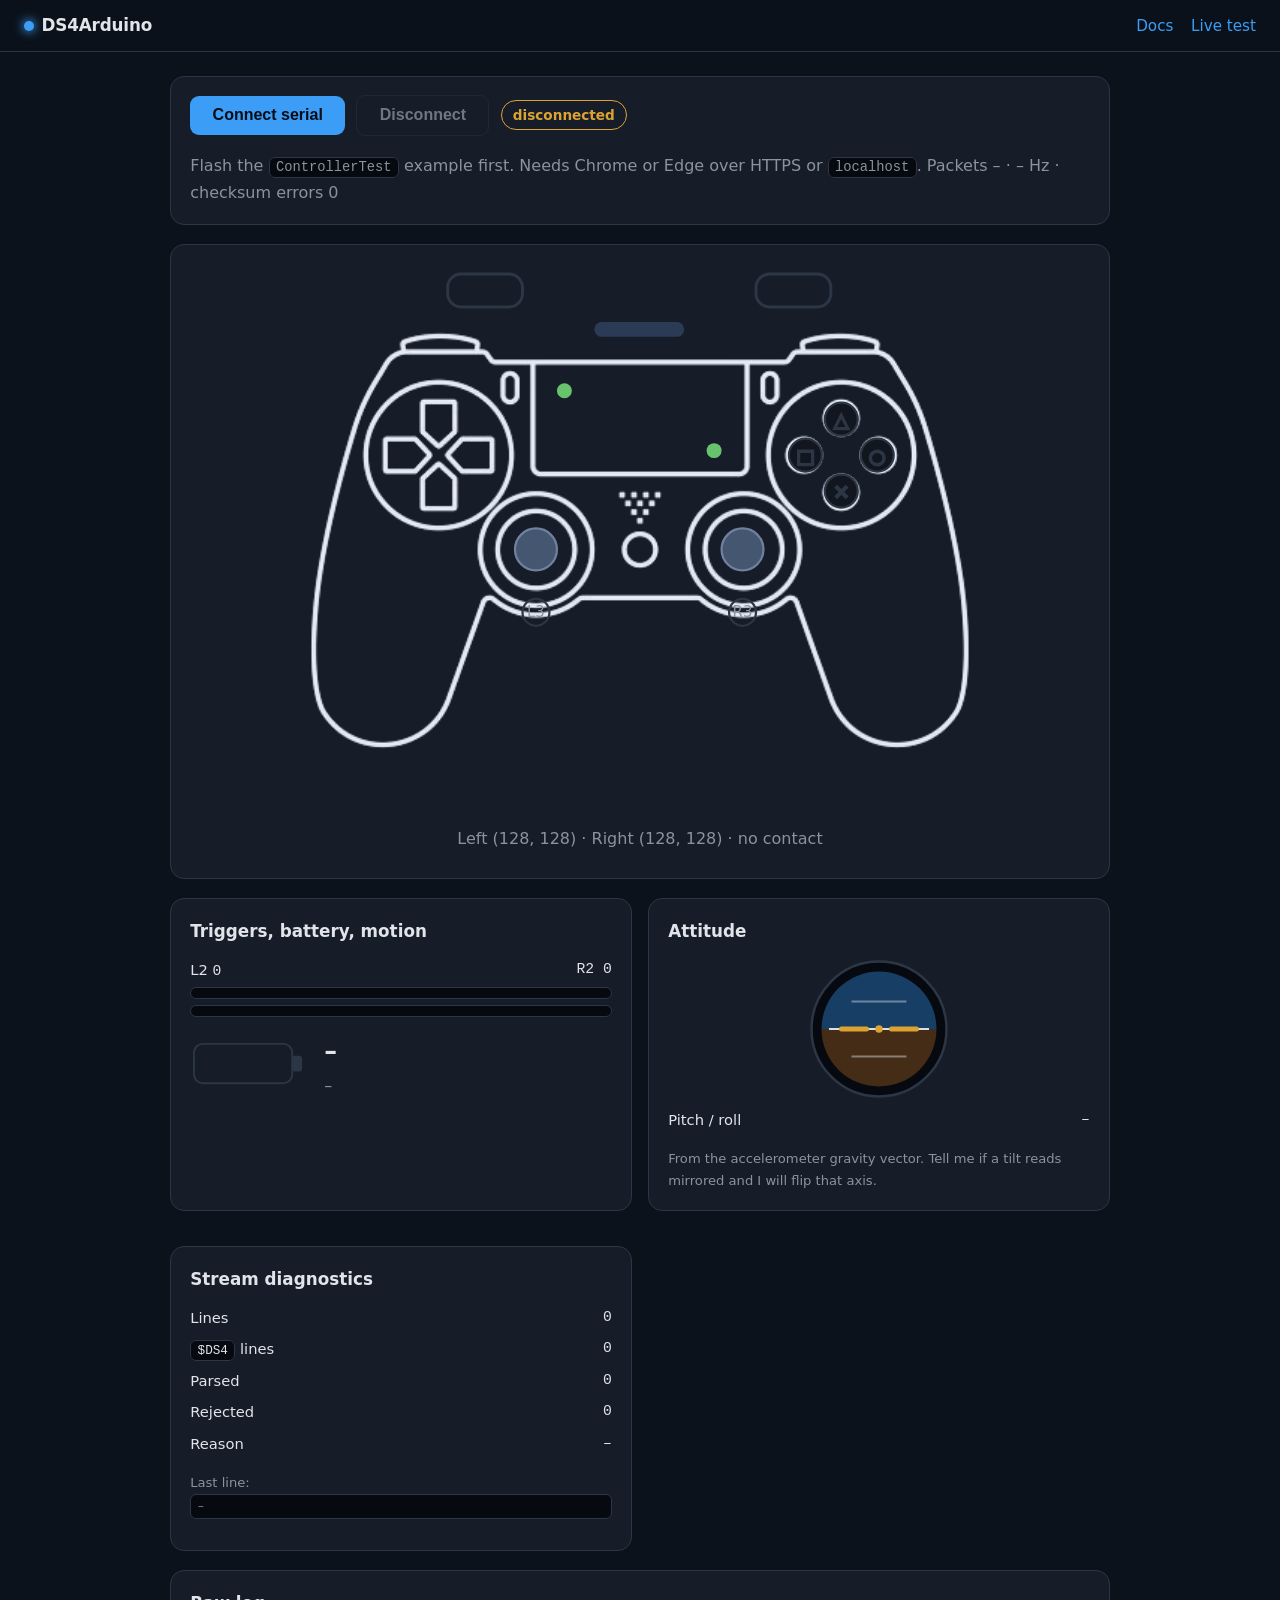
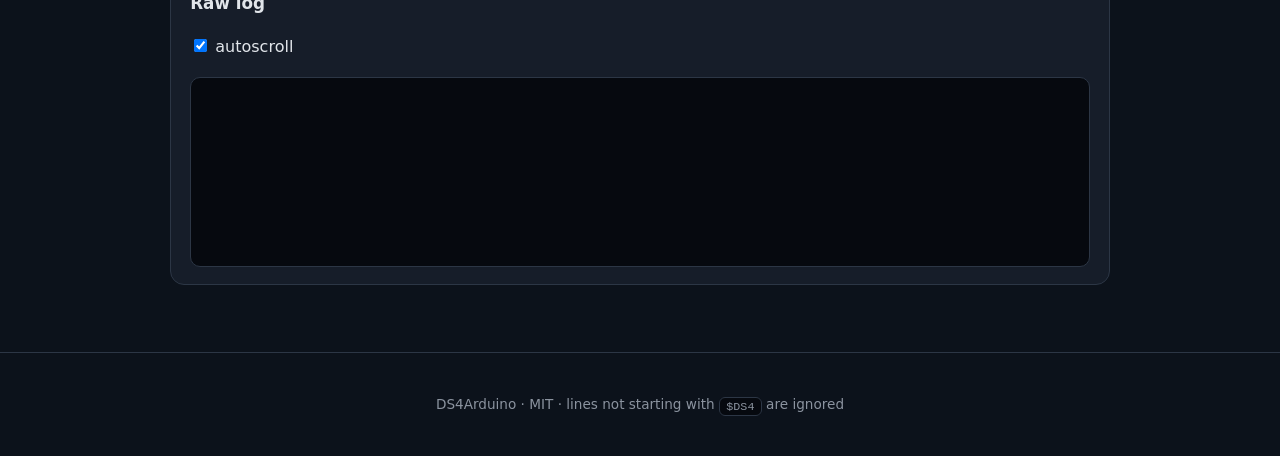
==== commit cbe22322: "fixed controller visualization" ====
--- a/docs/live.html
+++ b/docs/live.html
@@ -24,7 +24,7 @@
 
 <section class="stage" aria-label="Controller state">
 <svg id="padSvg" viewBox="0 0 481 360" role="img" aria-label="DualShock 4 with live inputs">
-<image href="[data-uri]" x="0" y="0" width="481" height="360"/>
+<image href="[data-uri]" x="0" y="0" width="481" height="360"/>
 <g id="padTilt">
 <rect x="112" y="2" width="50" height="22" rx="9" class="trigtab"/>
 <rect id="l2fill" x="117" y="20" width="40" height="0" rx="4"/>
@@ -77,7 +77,24 @@
 <div><div id="battpct">–</div><div class="muted" id="battxt">–</div></div>
 <span class="pill warn" id="chg" style="display:none">charging</span>
 </div>
-<div class="kv" style="margin-top:.6rem"><span>Motion</span><span id="imu">–</span></div>
+</section>
+
+<section class="panel">
+<h2>Attitude</h2>
+<svg viewBox="0 0 120 120" class="att" role="img" aria-label="Attitude indicator from accelerometer">
+<defs><clipPath id="attclip"><circle cx="60" cy="60" r="46"/></clipPath></defs>
+<circle cx="60" cy="60" r="54" class="attbezel"/>
+<g clip-path="url(#attclip)"><g id="attBall">
+<rect x="0" y="0" width="120" height="60" class="attsky"/>
+<rect x="0" y="60" width="120" height="60" class="attgnd"/>
+<line x1="20" y1="60" x2="100" y2="60" class="attline"/>
+<line x1="38" y1="38" x2="82" y2="38" class="attline dim"/>
+<line x1="38" y1="82" x2="82" y2="82" class="attline dim"/>
+</g></g>
+<g id="attWings"><rect x="28" y="58" width="24" height="4" rx="2"/><rect x="68" y="58" width="24" height="4" rx="2"/><circle cx="60" cy="60" r="3"/></g>
+</svg>
+<div class="kv"><span>Pitch / roll</span><span id="attTxt">–</span></div>
+<p class="muted" style="font-size:.82rem;margin-bottom:0">From the accelerometer gravity vector. Tell me if a tilt reads mirrored and I will flip that axis.</p>
 </section>
 
 <section class="panel">
@@ -105,7 +122,6 @@
 let port = null, reader = null, keepReading = false;
 let lastSeq = -1, lastT = 0, crcErr = 0;
 let stTotal = 0, stDs4 = 0, stOk = 0, stBad = 0;
-const REDUCED = window.matchMedia && window.matchMedia('(prefers-reduced-motion: reduce)').matches;
 
 function setBtn(id, on) { $(id).classList.toggle('on', !!on); }
 
@@ -156,14 +172,14 @@
   $('dotR').setAttribute('cy', (CY + (ry - 128) / 127 * TR).toFixed(1));
   $('lxv').textContent = lx; $('lyv').textContent = ly;
   $('rxv').textContent = rx; $('ryv').textContent = ry;
-  // tilt follows gravity (accelerometer holds still; gyro only moves
-  // while rotating, which reads as stuck). If mirrored on your unit,
-  // flip the signs here.
-  if (!REDUCED) {
-    const rot = Math.max(-10, Math.min(10, ax / 1200));
-    const ty = Math.max(-8, Math.min(8, ay / 1500));
-    $('padTilt').setAttribute('transform', `rotate(${rot.toFixed(2)} 240 190) translate(0 ${ty.toFixed(1)})`);
-  }
+  // attitude indicator from gravity: holds still, moves both ways.
+  // Axis signs assume sensor X right / Y forward; flip below if mirrored.
+  const roll = Math.atan2(ax, -az) * 180 / Math.PI;
+  const pitch = Math.atan2(ay, -az) * 180 / Math.PI;
+  const broll = Math.max(-30, Math.min(30, roll));
+  const bty = Math.max(-30, Math.min(30, pitch / 90 * 46));
+  $('attBall').setAttribute('transform', `rotate(${broll.toFixed(1)} 60 60) translate(0 ${bty.toFixed(1)})`);
+  $('attTxt').textContent = `P ${pitch.toFixed(0)}° · R ${roll.toFixed(0)}°`;
   // triggers + battery
   $('l2bar').style.width = (l2 / 255 * 100) + '%'; $('l2v').textContent = l2;
   $('r2bar').style.width = (r2 / 255 * 100) + '%'; $('r2v').textContent = r2;
@@ -204,8 +220,8 @@
   else $('l2bar').style.background = '';
   if (r2b) $('r2bar').style.background = 'var(--green)';
   else $('r2bar').style.background = '';
-  // motion
-  $('imu').textContent = `gyro ${gx}, ${gy}, ${gz} · accel ${ax}, ${ay}, ${az}`;
+  // motion numbers live with the attitude indicator only
+  // (see attTxt above); no raw dump beside battery/triggers.
   // touch fingers live on the SVG touchpad (rect 168,60 144x75)
   const show = (id, a, x, y) => {
     const dot = $(id);
--- a/docs/style.css
+++ b/docs/style.css
@@ -191,7 +191,6 @@
   margin-bottom: 1.2rem;
 }
 #padSvg { width: 100%; height: auto; display: block; max-width: 720px; margin: 0 auto; }
-#padTilt { transition: transform 160ms cubic-bezier(0.22, 1, 0.36, 1); transform-box: fill-box; transform-origin: center; }
 .padbody { fill: oklch(0.24 0.028 262); stroke: var(--border); stroke-width: 2; }
 .padthumb { fill: oklch(0.45 0.05 260); stroke: oklch(0.6 0.05 260); stroke-width: 1.5; }
 .padtouch { fill: none; stroke: transparent; stroke-width: 2; transition: stroke 120ms; }
@@ -220,6 +219,8 @@
 #battpct { font-size: 1.6rem; font-weight: 800; letter-spacing: -0.02em; }
 .sysbtn text { fill: var(--muted); font-size: 10px; text-anchor: middle; font-family: var(--sans); }
 .sysbtn.on text { fill: oklch(0.15 0.01 260); }
+#b-l3 circle, #b-r3 circle { fill: none; stroke: var(--border); stroke-width: 1.5; }
+#b-l3.on circle, #b-r3.on circle { fill: var(--accent); }
 .shoulder { fill: oklch(0.2 0.02 260); stroke: var(--border); stroke-width: 1.5; transition: fill 120ms; }
 .shoulder.on { fill: var(--amber); }
 #l2fill, #r2fill { fill: var(--accent); }
@@ -235,6 +236,19 @@
 .panel h2 { margin: 0 0 0.5rem; font-size: 1.05rem; }
 .bar { height: 12px; background: oklch(0.14 0.015 260); border: 1px solid var(--border); border-radius: 6px; overflow: hidden; }
 .bar > div { height: 100%; width: 0%; background: var(--accent); transition: width 100ms linear; }
+.att { width: 150px; display: block; margin: 0 auto; }
+.attbezel { fill: oklch(0.14 0.015 260); stroke: var(--border); stroke-width: 2; }
+.attsky { fill: oklch(0.36 0.08 250); }
+.attgnd { fill: oklch(0.32 0.05 60); }
+.attline { stroke: oklch(0.9 0.01 260); stroke-width: 1.5; }
+.attline.dim { opacity: 0.45; }
+#attBall { transition: transform 140ms cubic-bezier(0.22, 1, 0.36, 1); }
+#attWings rect, #attWings circle { fill: var(--amber); }
+/* steady numbers: changing widths must not reflow the page */
+.kv span:last-child, #hz, #seq, #touchtxt, #battxt, #battpct, #attTxt,
+#lxv, #lyv, #rxv, #ryv, #l2v, #r2v { font-variant-numeric: tabular-nums; }
+#lastDs4 { display: block; max-height: 3.2em; overflow: hidden; text-overflow: ellipsis; }
+.bar > div { height: 100%; width: 0%; background: var(--accent); transition: width 100ms linear; }
 .kv { display: flex; justify-content: space-between; gap: 1rem; font-size: 0.92rem; padding: 0.2rem 0; }
 .kv span:last-child { font-family: var(--mono); }
 #log {
@@ -259,6 +273,6 @@
 }
 @media (prefers-reduced-motion: reduce) {
   .rise { animation: none; }
-  #padTilt { transition: none; }
+  #attBall { transition: none; }
   html { scroll-behavior: auto; }
 }
